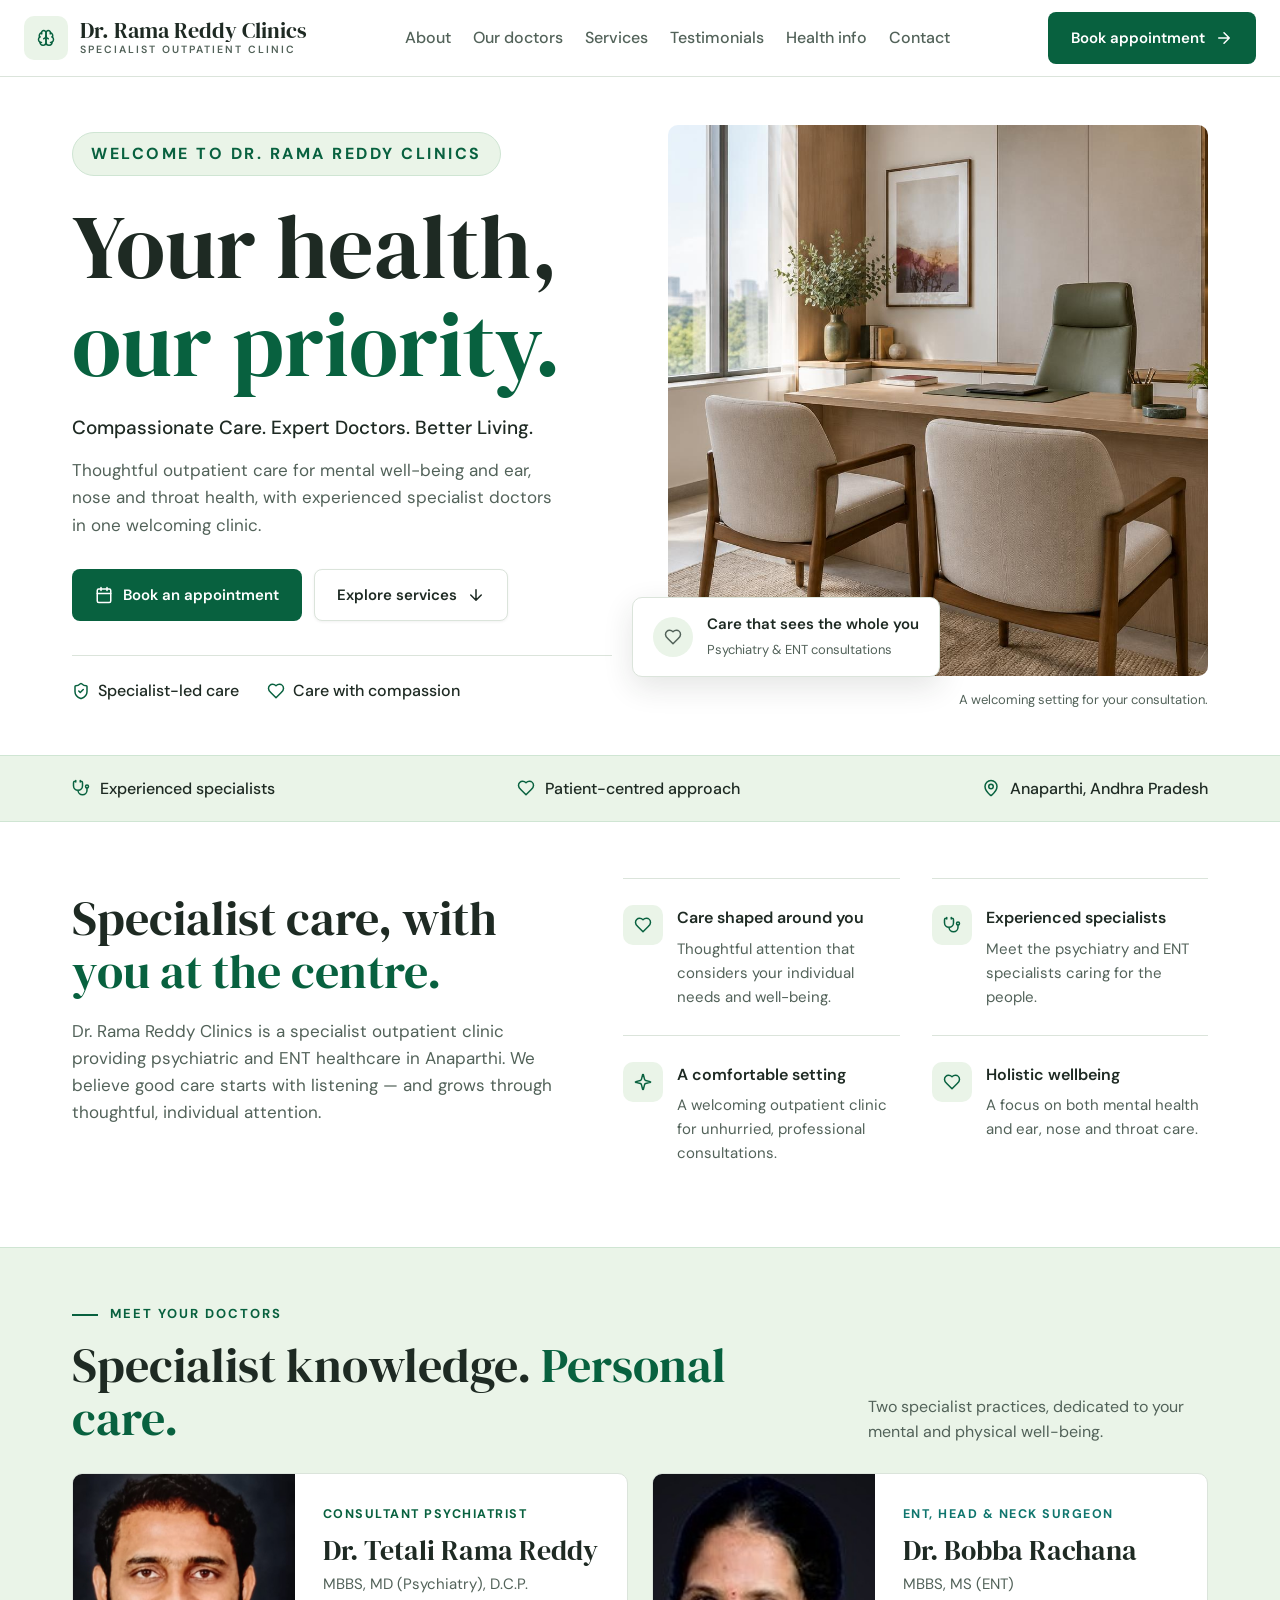
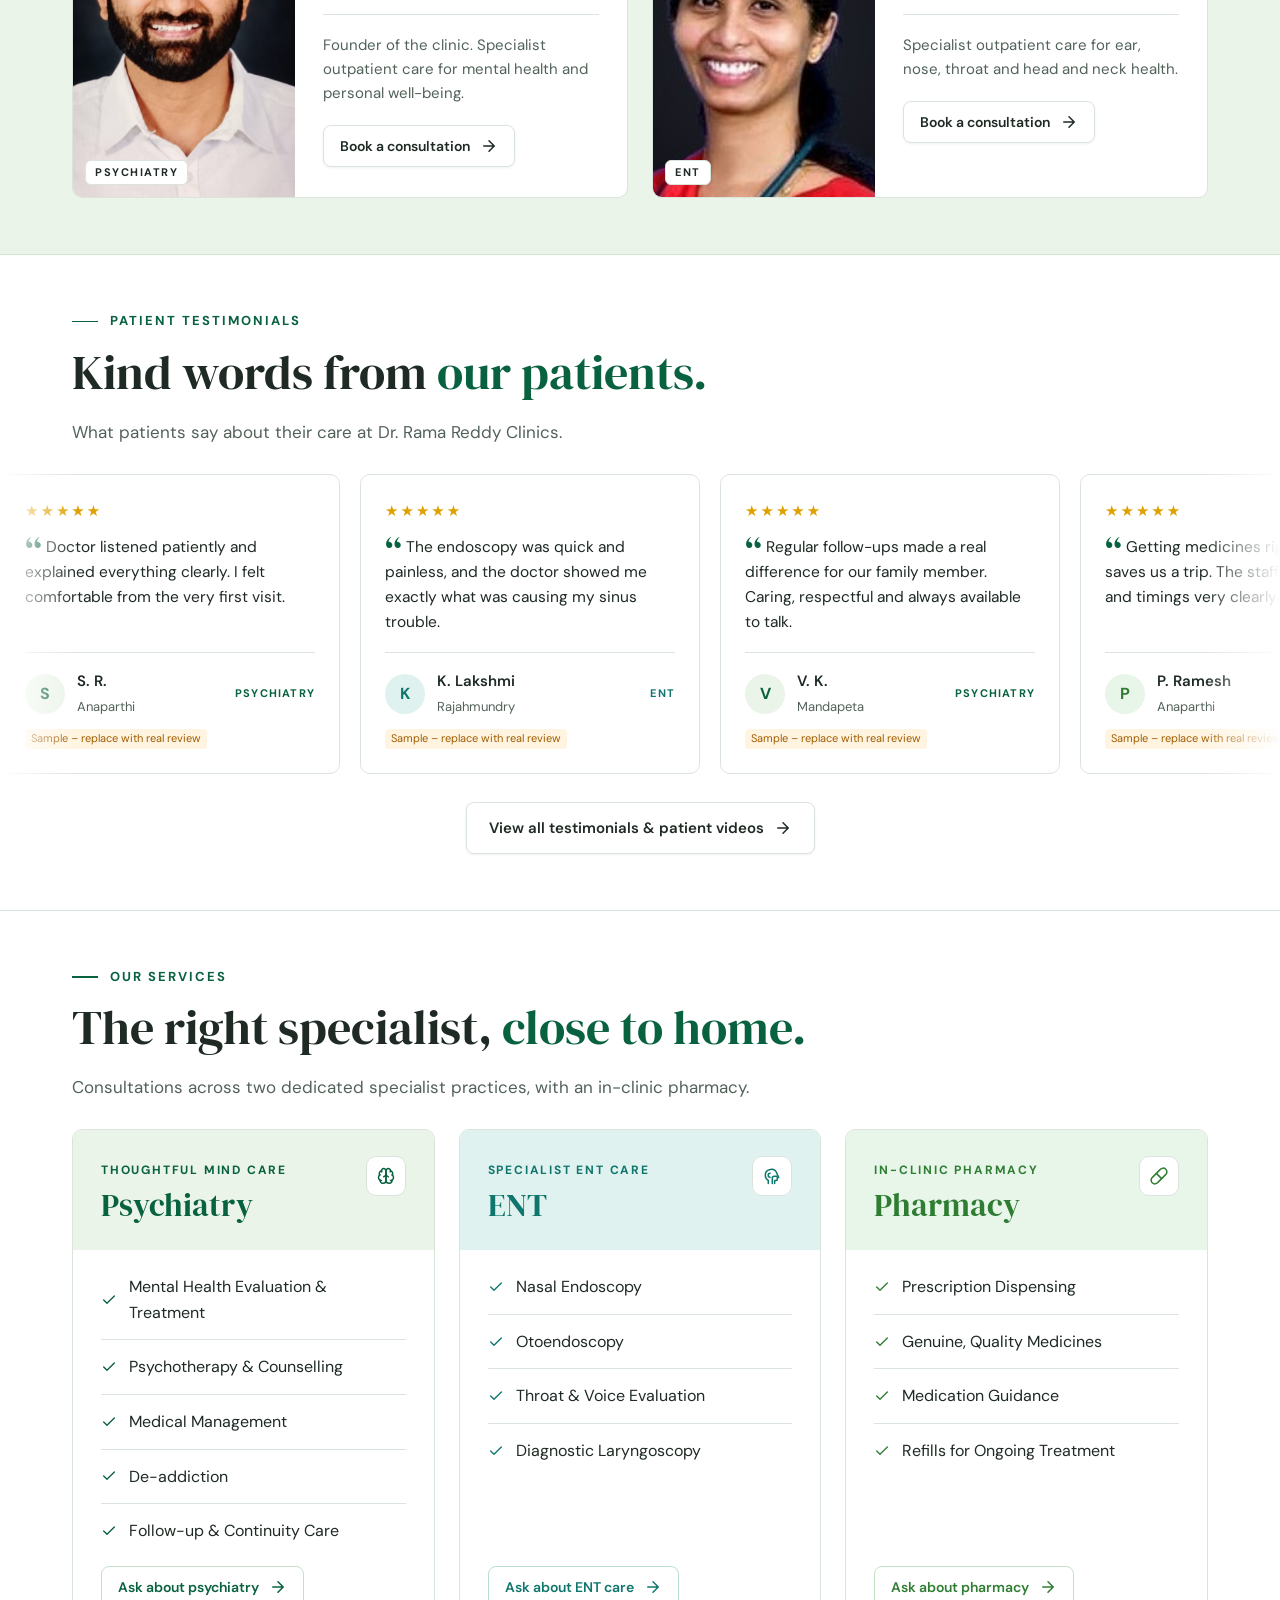
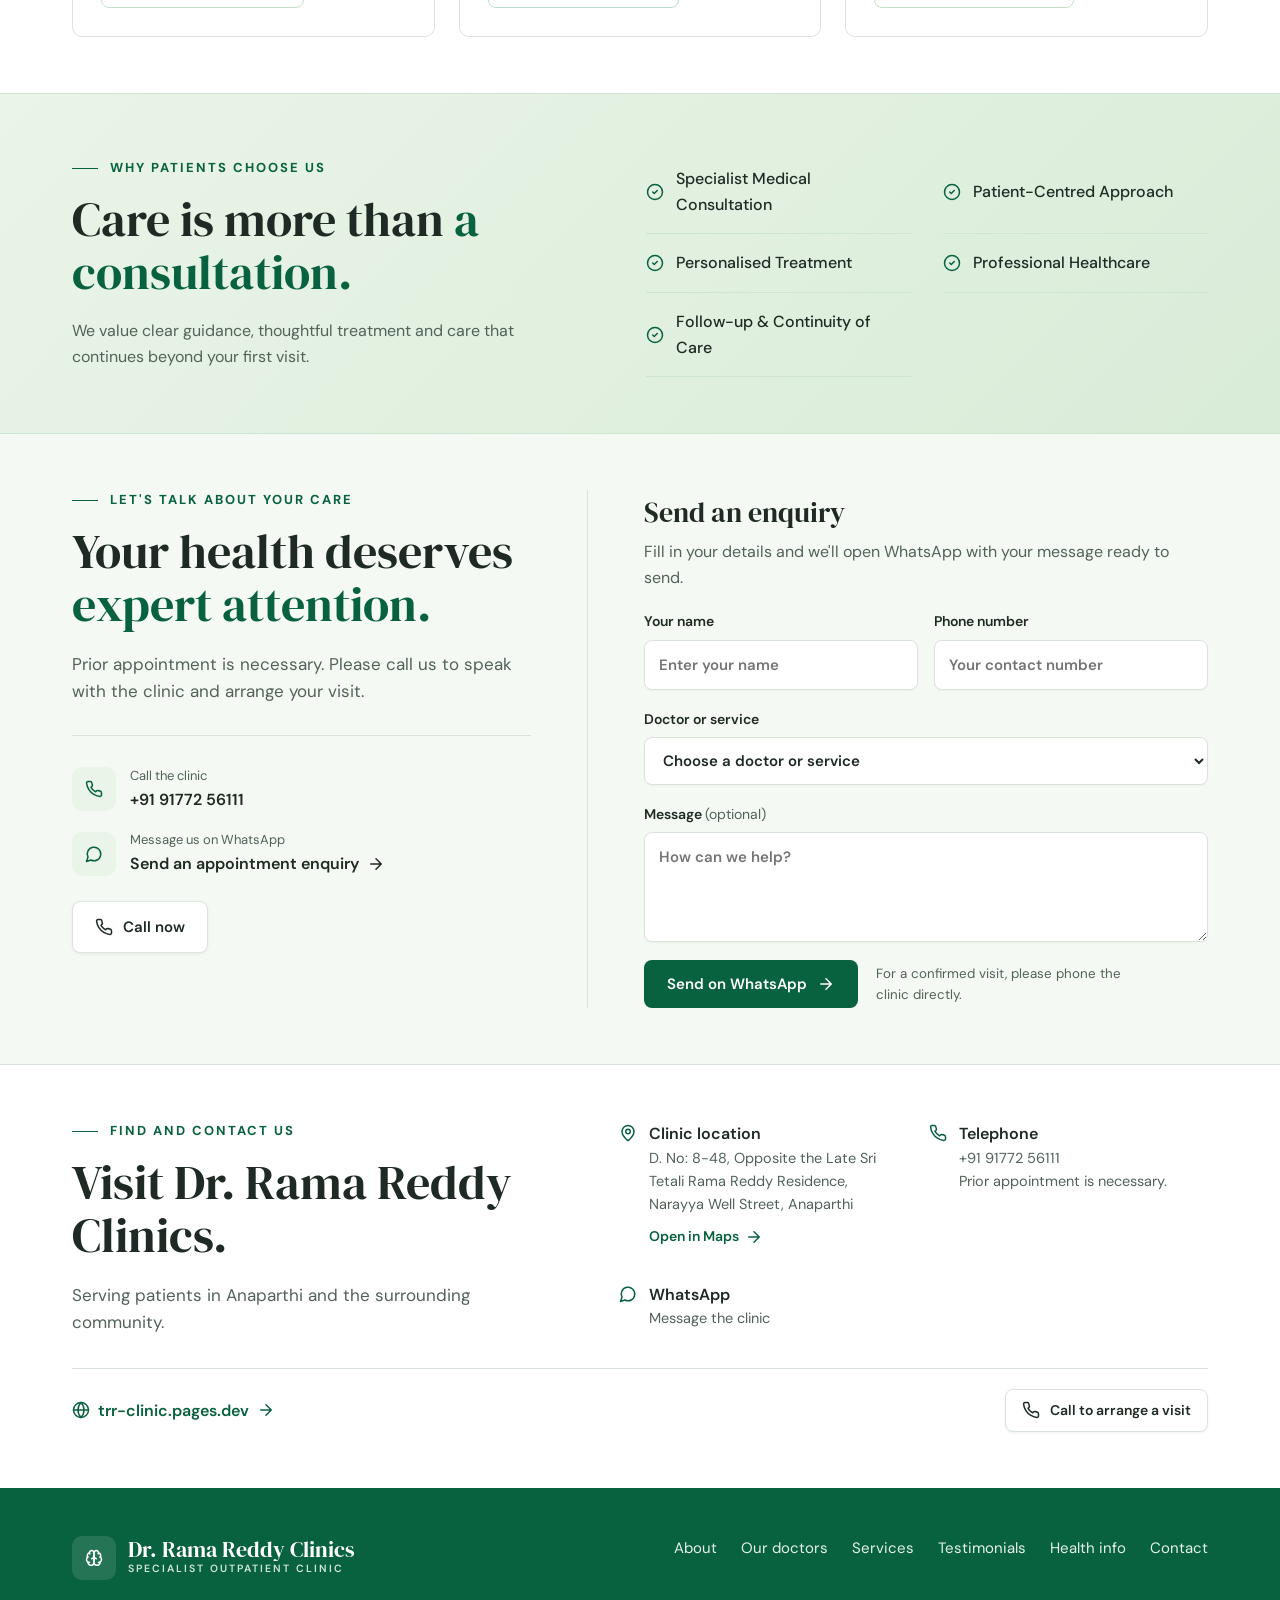
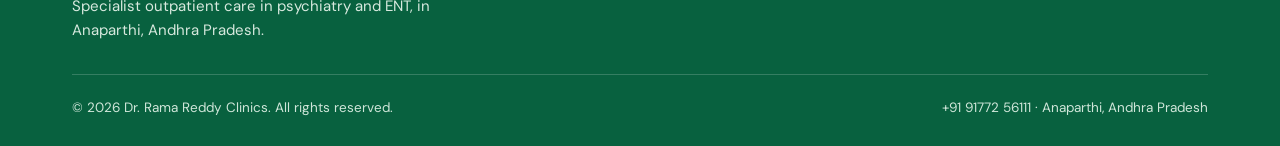
==== index.html @ f74e06f4 "Consistent doctor photos; exact clinic map location - ENT doctor photo re-cropped to match the psych" ====
<!doctype html>
<html lang="en">
<head>
<meta charset="utf-8">
<meta name="viewport" content="width=device-width, initial-scale=1">
<title>Dr. Rama Reddy Clinics | Specialist Outpatient Care in Anaparthi</title>
<meta name="description" content="Dr. Rama Reddy Clinics, Anaparthi – specialist outpatient psychiatry and ENT care by Dr. Tetali Rama Reddy and Dr. Bobba Rachana. Call 91772 56111.">
<link rel="preconnect" href="https://fonts.googleapis.com">
<link rel="preconnect" href="https://fonts.gstatic.com" crossorigin>
<link href="https://fonts.googleapis.com/css2?family=DM+Sans:wght@400;500;600;700&family=DM+Serif+Display:ital@0;1&display=swap" rel="stylesheet">
<link rel="stylesheet" href="styles.css">
</head>
<body>

<svg width="0" height="0" style="position:absolute" aria-hidden="true">
  <symbol id="i-brain" viewBox="0 0 24 24"><path d="M12 5a3 3 0 1 0-6 .1 4 4 0 0 0-2.5 5.8 4 4 0 0 0 .5 6.6A4 4 0 1 0 12 18Z"/><path d="M12 5a3 3 0 1 1 6 .1 4 4 0 0 1 2.5 5.8 4 4 0 0 1-.5 6.6A4 4 0 1 1 12 18Z"/><path d="M15 13a4.5 4.5 0 0 1-3-4 4.5 4.5 0 0 1-3 4M17.6 6.5a3 3 0 0 0 .4-1.4M6 5.1a3 3 0 0 0 .4 1.4M3.5 10.9a4 4 0 0 1 .6-.4M19.9 10.5a4 4 0 0 1 .6.4M6 18a4 4 0 0 1-2-.5M20 17.5a4 4 0 0 1-2 .5"/></symbol>
  <!-- ENT: head profile with ear, nose and throat/neck -->
  <symbol id="i-ent" viewBox="0 0 24 24"><path d="M7 22v-4.2C4.6 16.4 3 13.9 3 11a8 8 0 0 1 15.6-2.4l.4 1.4 1.8 3.2a.6.6 0 0 1-.5.9H19v2.4a1.6 1.6 0 0 1-1.6 1.6H15.5V22"/><path d="M9.5 8.3a2.6 2.6 0 0 0 0 5.2"/><path d="M18.6 12.4H15a2.6 2.6 0 0 0-2.6 2.6V22"/></symbol>
  <symbol id="i-pill" viewBox="0 0 24 24"><path d="m10.5 20.5 10-10a5 5 0 1 0-7-7l-10 10a5 5 0 1 0 7 7Z"/><path d="m8.5 8.5 7 7"/></symbol>
  <symbol id="i-pin" viewBox="0 0 24 24"><path d="M20 10c0 5-5.5 10.2-7.4 11.8a1 1 0 0 1-1.2 0C9.5 20.2 4 15 4 10a8 8 0 0 1 16 0"/><circle cx="12" cy="10" r="3"/></symbol>
  <symbol id="i-cal" viewBox="0 0 24 24"><rect x="3" y="4" width="18" height="18" rx="2"/><path d="M16 2v4M8 2v4M3 10h18"/></symbol>
  <symbol id="i-right" viewBox="0 0 24 24"><path d="M5 12h14M12 5l7 7-7 7"/></symbol>
  <symbol id="i-down" viewBox="0 0 24 24"><path d="M12 5v14M19 12l-7 7-7-7"/></symbol>
  <symbol id="i-shield" viewBox="0 0 24 24"><path d="M20 13c0 5-3.5 7.5-7.7 9a1 1 0 0 1-.6 0C7.5 20.5 4 18 4 13V6a1 1 0 0 1 1-1c2 0 4.5-1.2 6.2-2.7a1.2 1.2 0 0 1 1.6 0C14.5 3.8 17 5 19 5a1 1 0 0 1 1 1z"/><path d="m9 12 2 2 4-4"/></symbol>
  <symbol id="i-heart" viewBox="0 0 24 24"><path d="M19 14c1.5-1.5 3-3.2 3-5.5A5.5 5.5 0 0 0 16.5 3c-1.8 0-3 .5-4.5 2-1.5-1.5-2.7-2-4.5-2A5.5 5.5 0 0 0 2 8.5c0 2.3 1.5 4 3 5.5l7 7Z"/></symbol>
  <symbol id="i-steth" viewBox="0 0 24 24"><path d="M11 2v2M5 2v2M5 3H4a2 2 0 0 0-2 2v4a6 6 0 0 0 12 0V5a2 2 0 0 0-2-2h-1M8 15a6 6 0 0 0 12 0v-3"/><circle cx="20" cy="10" r="2"/></symbol>
  <symbol id="i-spark" viewBox="0 0 24 24"><path d="M9.9 15.5a2 2 0 0 0-1.4-1.4l-6.1-1.6a.5.5 0 0 1 0-1L8.5 9.9a2 2 0 0 0 1.4-1.4l1.6-6.1a.5.5 0 0 1 1 0l1.6 6.1a2 2 0 0 0 1.4 1.4l6.1 1.6a.5.5 0 0 1 0 1l-6.1 1.6a2 2 0 0 0-1.4 1.4l-1.6 6.1a.5.5 0 0 1-1 0z"/></symbol>
  <symbol id="i-check" viewBox="0 0 24 24"><path d="M20 6 9 17l-5-5"/></symbol>
  <symbol id="i-ccheck" viewBox="0 0 24 24"><circle cx="12" cy="12" r="10"/><path d="m9 12 2 2 4-4"/></symbol>
  <symbol id="i-phone" viewBox="0 0 24 24"><path d="M22 16.9v3a2 2 0 0 1-2.2 2 19.8 19.8 0 0 1-8.6-3.1 19.5 19.5 0 0 1-6-6A19.8 19.8 0 0 1 2.1 4.2 2 2 0 0 1 4.1 2h3a2 2 0 0 1 2 1.7c.1.9.4 1.8.7 2.7a2 2 0 0 1-.5 2.1L8 9.8a16 16 0 0 0 6 6l1.3-1.3a2 2 0 0 1 2.1-.5c.9.3 1.8.6 2.7.7a2 2 0 0 1 1.7 2z"/></symbol>
  <symbol id="i-chat" viewBox="0 0 24 24"><path d="M7.9 20A9 9 0 1 0 4 16.1L2 22Z"/></symbol>
  <symbol id="i-ear" viewBox="0 0 24 24"><path d="M6 8.5a6.5 6.5 0 1 1 13 0c0 6-6 6-6 10a3.5 3.5 0 1 1-7 0"/><path d="M15 8.5a2.5 2.5 0 0 0-5 0v1a2 2 0 1 1 0 4"/></symbol>
  <symbol id="i-globe" viewBox="0 0 24 24"><circle cx="12" cy="12" r="10"/><path d="M12 2a14.5 14.5 0 0 0 0 20 14.5 14.5 0 0 0 0-20M2 12h20"/></symbol>
  <symbol id="i-award" viewBox="0 0 24 24"><circle cx="12" cy="8" r="6"/><path d="M15.5 12.9 17 22l-5-3-5 3 1.5-9.1"/></symbol>
</svg>

<header>
  <div class="wrap">
    <a href="#" class="logo" aria-label="Dr. Rama Reddy Clinics home">
      <span class="ibox"><svg class="icon"><use href="#i-brain"/></svg></span>
      <span><b>Dr. Rama Reddy Clinics</b><small>SPECIALIST OUTPATIENT CLINIC</small></span>
    </a>
    <nav onclick="document.body.classList.remove('menu-open')">
      <a href="#about">About</a>
      <a href="#doctors">Our doctors</a>
      <a href="#services">Services</a>
      <a href="testimonials.html">Testimonials</a>
      <a href="awareness.html">Health info</a>
      <a href="#contact">Contact</a>
    </nav>
    <a href="book.html" class="btn btn-book" aria-label="Book appointment"><span>Book<span class="long"> appointment</span></span><svg class="icon"><use href="#i-right"/></svg></a>
    <button class="menu-btn" type="button" aria-label="Menu" aria-expanded="false" onclick="this.setAttribute('aria-expanded', document.body.classList.toggle('menu-open'))"><svg class="icon" viewBox="0 0 24 24"><path d="M4 6h16M4 12h16M4 18h16"/></svg></button>
  </div>
</header>

<section class="hero">
  <div class="wrap">
    <div>
       <div class="eyebrow">Welcome to Dr. Rama Reddy Clinics</div>
     
      <h1>Your health,<br><span class="g">our priority.</span></h1>
      <p class="tagline">Compassionate Care. Expert Doctors. Better Living.</p>
      <p class="lead">Thoughtful outpatient care for mental well-being and ear, nose and throat health, with experienced specialist doctors in one welcoming clinic.</p>
      <div class="actions">
        <a href="book.html" class="btn btn-book"><svg class="icon"><use href="#i-cal"/></svg>Book an appointment</a>
        <a href="#services" class="btn btn-light">Explore services<svg class="icon"><use href="#i-down"/></svg></a>
      </div>
      <div class="trust">
        <span><svg class="icon"><use href="#i-shield"/></svg>Specialist-led care</span>
        <span><svg class="icon"><use href="#i-heart"/></svg>Care with compassion</span>
      </div>
    </div>
    <div class="hero-media">
      <img src="images/clinic-room.jpg" alt="Calm consultation room with chairs and a desk">
      <div class="float">
        <span class="ibox"><svg class="icon"><use href="#i-heart"/></svg></span>
        <div><b>Care that sees the whole you</b><span>Psychiatry &amp; ENT consultations</span></div>
      </div>
      <p class="caption">A welcoming setting for your consultation.</p>
    </div>
  </div>
</section>

<div class="strip">
  <div class="wrap">
    <span><svg class="icon"><use href="#i-steth"/></svg>Experienced specialists</span>
    <span><svg class="icon"><use href="#i-heart"/></svg>Patient-centred approach</span>
    <span><svg class="icon"><use href="#i-pin"/></svg>Anaparthi, Andhra Pradesh</span>
  </div>
</div>

<section class="about" id="about">
  <div class="wrap">
    <div>
     
      <h2 class="h2">Specialist care, with <span class="g">you at the centre.</span></h2>
      <p class="lead">Dr. Rama Reddy Clinics is a specialist outpatient clinic providing psychiatric and ENT healthcare in Anaparthi. We believe good care starts with listening — and grows through thoughtful, individual attention.</p>
    </div>
    <div class="features">
      <div class="feature"><span class="ibox"><svg class="icon"><use href="#i-heart"/></svg></span><div><b>Care shaped around you</b><p>Thoughtful attention that considers your individual needs and well-being.</p></div></div>
      <div class="feature"><span class="ibox"><svg class="icon"><use href="#i-steth"/></svg></span><div><b>Experienced specialists</b><p>Meet the psychiatry and ENT specialists caring for the people.</p></div></div>
      <div class="feature"><span class="ibox"><svg class="icon"><use href="#i-spark"/></svg></span><div><b>A comfortable setting</b><p>A welcoming outpatient clinic for unhurried, professional consultations.</p></div></div>
      <div class="feature"><span class="ibox"><svg class="icon"><use href="#i-heart"/></svg></span><div><b>Holistic wellbeing</b><p>A focus on both mental health and ear, nose and throat care.</p></div></div>
    </div>
  </div>
</section>

<section class="doctors" id="doctors">
  <div class="wrap">
    <div class="eyebrow">Meet your doctors</div>
    <div class="split-head">
      <h2 class="h2">Specialist knowledge. <span class="g">Personal care.</span></h2>
      <p>Two specialist practices, dedicated to your mental and physical well-being.</p>
    </div>
    <div class="doc-grid">
      <div class="doc psy">
        <div class="doc-photo">
          <img src="images/dr-rama-reddy.jpg" alt="Dr. Tetali Rama Reddy">
          <span class="tag">Psychiatry</span>
        </div>
        <div class="doc-body">
          <div class="role">Consultant Psychiatrist</div>
          <h3>Dr. Tetali Rama Reddy</h3>
          <div class="deg">MBBS, MD (Psychiatry), D.C.P.</div>
          <p>Founder of the clinic. Specialist outpatient care for mental health and personal well-being.</p>
          <a href="book.html?doctor=psy" class="btn btn-light btn-sm">Book a consultation<svg class="icon"><use href="#i-right"/></svg></a>
        </div>
      </div>
      <div class="doc ent">
        <div class="doc-photo">
          <img src="images/dr-rachana.jpg" alt="Dr. Bobba Rachana">
          <span class="tag">ENT</span>
        </div>
        <div class="doc-body">
          <div class="role">ENT, Head &amp; Neck Surgeon</div>
          <h3>Dr. Bobba Rachana</h3>
          <div class="deg">MBBS, MS (ENT)</div>
          <p>Specialist outpatient care for ear, nose, throat and head and neck health.</p>
          <a href="book.html?doctor=ent" class="btn btn-light btn-sm">Book a consultation<svg class="icon"><use href="#i-right"/></svg></a>
        </div>
      </div>
    </div>
  </div>
</section>

<section class="testimonials" id="testimonials">
  <div class="wrap">
    <div class="eyebrow">Patient testimonials</div>
    <h2 class="h2">Kind words from <span class="g">our patients.</span></h2>
    <p class="lead">What patients say about their care at Dr. Rama Reddy Clinics.</p>
  </div>
  <div class="t-viewport" aria-label="Patient testimonials">
    <div class="t-track"></div>
  </div>
  <div class="wrap t-more">
    <a href="testimonials.html" class="btn btn-light">View all testimonials &amp; patient videos<svg class="icon"><use href="#i-right"/></svg></a>
  </div>
</section>

<section id="services">
  <div class="wrap">
    <div class="eyebrow">Our services</div>
    <h2 class="h2">The right specialist, <span class="g">close to home.</span></h2>
    <p class="lead">Consultations across two dedicated specialist practices, with an in-clinic pharmacy.</p>
    <div class="svc-grid">
      <div class="svc psy">
        <div class="svc-head">
          <div><small>Thoughtful mind care</small><h3>Psychiatry</h3></div>
          <span class="ibox"><svg class="icon"><use href="#i-brain"/></svg></span>
        </div>
        <ul>
          <li><svg class="icon"><use href="#i-check"/></svg>Mental Health Evaluation &amp; Treatment</li>
          <li><svg class="icon"><use href="#i-check"/></svg>Psychotherapy &amp; Counselling</li>
          <li><svg class="icon"><use href="#i-check"/></svg>Medical Management</li>
          <li><svg class="icon"><use href="#i-check"/></svg>De-addiction</li>
          <li><svg class="icon"><use href="#i-check"/></svg>Follow-up &amp; Continuity Care</li>
        </ul>
        <a href="#contact" class="btn btn-psy btn-sm" data-doctor="Dr. Tetali Rama Reddy (Psychiatry)">Ask about psychiatry<svg class="icon"><use href="#i-right"/></svg></a>
      </div>
      <div class="svc ent">
        <div class="svc-head">
          <div><small>Specialist ENT care</small><h3>ENT</h3></div>
          <span class="ibox"><svg class="icon"><use href="#i-ent"/></svg></span>
        </div>
        <ul>
          <li><svg class="icon"><use href="#i-check"/></svg>Nasal Endoscopy</li>
          <li><svg class="icon"><use href="#i-check"/></svg>Otoendoscopy</li>
          <li><svg class="icon"><use href="#i-check"/></svg>Throat &amp; Voice Evaluation</li>
          <li><svg class="icon"><use href="#i-check"/></svg>Diagnostic Laryngoscopy</li>
        </ul>
        <a href="#contact" class="btn btn-ent btn-sm" data-doctor="Dr. Bobba Rachana (ENT)">Ask about ENT care<svg class="icon"><use href="#i-right"/></svg></a>
      </div>
      <div class="svc rx">
        <div class="svc-head">
          <div><small>In-clinic pharmacy</small><h3>Pharmacy</h3></div>
          <span class="ibox"><svg class="icon"><use href="#i-pill"/></svg></span>
        </div>
        <ul>
          <li><svg class="icon"><use href="#i-check"/></svg>Prescription Dispensing</li>
          <li><svg class="icon"><use href="#i-check"/></svg>Genuine, Quality Medicines</li>
          <li><svg class="icon"><use href="#i-check"/></svg>Medication Guidance</li>
          <li><svg class="icon"><use href="#i-check"/></svg>Refills for Ongoing Treatment</li>
        </ul>
        <a href="#contact" class="btn btn-rx btn-sm" data-doctor="Pharmacy enquiry">Ask about pharmacy<svg class="icon"><use href="#i-right"/></svg></a>
      </div>
    </div>
  </div>
</section>

<section class="why">
  <div class="wrap">
    <div>
      <div class="eyebrow">Why patients choose us</div>
      <h2 class="h2">Care is more than <span class="g">a consultation.</span></h2>
      <p>We value clear guidance, thoughtful treatment and care that continues beyond your first visit.</p>
    </div>
    <div class="why-list">
      <span><svg class="icon"><use href="#i-ccheck"/></svg>Specialist Medical Consultation</span>
      <span><svg class="icon"><use href="#i-ccheck"/></svg>Patient-Centred Approach</span>
      <span><svg class="icon"><use href="#i-ccheck"/></svg>Personalised Treatment</span>
      <span><svg class="icon"><use href="#i-ccheck"/></svg>Professional Healthcare</span>
      <span><svg class="icon"><use href="#i-ccheck"/></svg>Follow-up &amp; Continuity of Care</span>
    </div>
  </div>
</section>

<section class="enquiry" id="contact">
  <div class="wrap">
    <div class="left">
      <div class="eyebrow">Let's talk about your care</div>
      <h2 class="h2">Your health deserves <span class="g">expert attention.</span></h2>
      <p class="lead">Prior appointment is necessary. Please call us to speak with the clinic and arrange your visit.</p>
      <div class="contact-items">
        <a class="ci" href="tel:+919177256111">
          <span class="ibox"><svg class="icon"><use href="#i-phone"/></svg></span>
          <span><small>Call the clinic</small><b>+91 91772 56111</b></span>
        </a>
        <a class="ci" href="https://wa.me/919177256111?text=Hello%2C%20I%20would%20like%20to%20book%20an%20appointment%20at%20Dr.%20Rama%20Reddy%20Clinics." target="_blank" rel="noopener">
          <span class="ibox"><svg class="icon"><use href="#i-chat"/></svg></span>
          <span><small>Message us on WhatsApp</small><b>Send an appointment enquiry<svg class="icon"><use href="#i-right"/></svg></b></span>
        </a>
      </div>
      <a href="tel:+919177256111" class="btn btn-light"><svg class="icon"><use href="#i-phone"/></svg>Call now</a>
    </div>
    <div class="right">
      <form id="enquiry">
        <h3>Send an enquiry</h3>
        <p>Fill in your details and we'll open WhatsApp with your message ready to send.</p>
        <div class="row">
          <label>Your name<input name="name" required autocomplete="name" placeholder="Enter your name"></label>
          <label>Phone number<input name="phone" type="tel" required autocomplete="tel" placeholder="Your contact number"></label>
        </div>
        <label>Doctor or service
          <select name="doctor" required>
            <option value="">Choose a doctor or service</option>
            <option>Dr. Tetali Rama Reddy (Psychiatry)</option>
            <option>Dr. Bobba Rachana (ENT)</option>
            <option>Pharmacy enquiry</option>
          </select>
        </label>
        <label>Message <span>(optional)</span><textarea name="message" placeholder="How can we help?"></textarea></label>
        <div class="submit-row">
          <button class="btn btn-book" type="submit">Send on WhatsApp<svg class="icon"><use href="#i-right"/></svg></button>
          <small>For a confirmed visit, please phone the clinic directly.</small>
        </div>
      </form>
    </div>
  </div>
</section>

<section class="visit">
  <div class="wrap">
    <div class="visit-top">
      <div>
        <div class="eyebrow">Find and contact us</div>
        <h2 class="h2">Visit Dr. Rama Reddy Clinics.</h2>
        <p class="lead">Serving patients in Anaparthi and the surrounding community.</p>
      </div>
      <div class="visit-grid">
        <div class="vi"><svg class="icon"><use href="#i-pin"/></svg><div><b>Clinic location</b><p>D. No: 8-48, Opposite the Late Sri Tetali Rama Reddy Residence, Narayya Well Street, Anaparthi</p><a class="more" href="https://www.google.com/maps/search/?api=1&amp;query=16.929583,81.957667" target="_blank" rel="noopener">Open in Maps<svg class="icon"><use href="#i-right"/></svg></a></div></div>
        <div class="vi"><svg class="icon"><use href="#i-phone"/></svg><div><b>Telephone</b><p><a href="tel:+919177256111">+91 91772 56111</a><br>Prior appointment is necessary.</p></div></div>
        <div class="vi"><svg class="icon"><use href="#i-chat"/></svg><div><b>WhatsApp</b><p><a href="https://wa.me/919177256111" target="_blank" rel="noopener">Message the clinic</a></p></div></div>
      </div>
    </div>
    <div class="visit-bottom">
      <a href="https://trr-clinic.pages.dev"><svg class="icon"><use href="#i-globe"/></svg>trr-clinic.pages.dev<svg class="icon"><use href="#i-right"/></svg></a>
      <a href="tel:+919177256111" class="btn btn-light btn-sm"><svg class="icon"><use href="#i-phone"/></svg>Call to arrange a visit</a>
    </div>
  </div>
</section>

<footer>
  <div class="wrap">
    <div class="f-top">
      <div>
        <a href="#" class="logo">
          <span class="ibox"><svg class="icon"><use href="#i-brain"/></svg></span>
          <span><b>Dr. Rama Reddy Clinics</b><small>SPECIALIST OUTPATIENT CLINIC</small></span>
        </a>
        <p>Specialist outpatient care in psychiatry and ENT, in Anaparthi, Andhra Pradesh.</p>
      </div>
      <div class="f-nav">
        <a href="#about">About</a>
        <a href="#doctors">Our doctors</a>
        <a href="#services">Services</a>
        <a href="testimonials.html">Testimonials</a>
        <a href="awareness.html">Health info</a>
        <a href="#contact">Contact</a>
      </div>
    </div>
    <div class="f-bottom">
      <span>© <span id="yr">2026</span> Dr. Rama Reddy Clinics. All rights reserved.</span>
      <span>+91 91772 56111 · Anaparthi, Andhra Pradesh</span>
    </div>
  </div>
</footer>

<script src="testimonials.js"></script>
<script>
  document.getElementById('yr').textContent = new Date().getFullYear();

  const form = document.getElementById('enquiry');
  // "Request a consultation" / "Ask about…" buttons preselect the doctor
  document.querySelectorAll('[data-doctor]').forEach(a =>
    a.addEventListener('click', () => { form.doctor.value = a.dataset.doctor; }));

  form.addEventListener('submit', e => {
    e.preventDefault();
    const f = form.elements;
    const text = `Hello Dr. Rama Reddy Clinics,\nName: ${f.name.value.trim()}\nPhone: ${f.phone.value.trim()}\nRegarding: ${f.doctor.value}` +
      (f.message.value.trim() ? `\nMessage: ${f.message.value.trim()}` : '');
    window.open('https://wa.me/919177256111?text=' + encodeURIComponent(text), '_blank', 'noopener');
  });
</script>
</body>
</html>
---- styles.css ----
/* Shared styles for Dr. Rama Reddy Clinics pages */
:root {
  --primary: #08613f;
  --primary-dark: #064d32;
  --book: #08613f;          /* green: booking buttons */
  --book-dark: #064d32;
  /* department accents */
  --psy: #08613f;           /* Psychiatry – clinic green */
  --psy-soft: #eaf4e8;
  --ink: #1e2a23;
  --muted: #526259;
  --line: #dbe4db;
  --soft: #eaf4e8;
  --cream: #f4f9f3;
  --ent: #0f766e;           /* ENT – teal green */
  --ent-soft: #e0f2ef;
  --rx: #2e7d32;            /* Pharmacy – green */
  --rx-soft: #e8f5e9;
  --blue: #08613f;        /* brand green */
  --blue-soft: #eaf4e8;
  --blue-line: #cfe5d3;
  --serif: "DM Serif Display", Georgia, serif;
}
* { box-sizing: border-box; margin: 0; padding: 0; }
html { scroll-behavior: smooth; scroll-padding-top: 80px; }
body { font-family: "DM Sans", system-ui, sans-serif; color: var(--ink); background: #fff; line-height: 1.6; }
img { max-width: 100%; display: block; }
[hidden] { display: none !important; }
a { color: inherit; text-decoration: none; }
h1, h2 { font-family: var(--serif); font-weight: 400; line-height: 1.1; }
h1 .g, h2 .g { color: var(--primary); }
.wrap { max-width: 1184px; margin: 0 auto; padding: 0 24px; }
.icon { width: 18px; height: 18px; fill: none; stroke: currentColor; stroke-width: 2; stroke-linecap: round; stroke-linejoin: round; flex-shrink: 0; }
.eyebrow { display: flex; align-items: center; gap: 12px; font-size: 13px; font-weight: 700; letter-spacing: 2px; text-transform: uppercase; color: var(--primary); }
.eyebrow::before { content: ""; width: 26px; height: 1.5px; background: currentColor; }
section { padding: 56px 0; }
.h2 { font-size: clamp(34px, 4.4vw, 48px); margin: 14px 0 20px; }
.lead { color: var(--muted); font-size: 17px; }
.ibox { width: 40px; height: 40px; border-radius: 10px; background: var(--soft); color: var(--primary); display: grid; place-items: center; flex-shrink: 0; }

.btn { display: inline-flex; align-items: center; gap: 10px; padding: 13px 22px; border-radius: 8px; font-weight: 600; font-size: 15px; white-space: nowrap; border: 1px solid transparent; cursor: pointer; font-family: inherit; transition: background .15s, box-shadow .15s; }
.btn-primary { background: var(--primary); color: #fff; }
.btn-primary:hover { background: var(--primary-dark); }
.btn-book { background: var(--book); color: #fff; }
.btn-book:hover { background: var(--book-dark); }
.btn-light { background: #fff; color: var(--ink); border-color: var(--line); box-shadow: 0 1px 3px rgba(0,0,0,.06); }
.btn-light:hover { box-shadow: 0 4px 12px rgba(0,0,0,.08); }
.btn-sm { padding: 9px 16px; font-size: 14px; }

/* Header */
header { position: sticky; top: 0; z-index: 20; background: rgba(255,255,255,.95); backdrop-filter: blur(8px); border-bottom: 1px solid var(--line); }
/* header spans the full width: logo far left, Book button far right */
header .wrap { display: flex; align-items: center; gap: 16px; height: 76px; max-width: none; padding: 0 40px; }
nav a.active { color: var(--primary); font-weight: 600; }
nav a { white-space: nowrap; }
.logo { display: flex; align-items: center; gap: 12px; }
.logo .ibox { width: 44px; height: 44px; }
.logo b { display: block; font-family: var(--serif); font-weight: 400; font-size: 22px; line-height: 1.1; white-space: nowrap; }
.logo small { display: block; font-size: 10.5px; font-weight: 600; letter-spacing: 2px; color: var(--muted); white-space: nowrap; }
nav { display: flex; gap: 32px; margin: 0 auto; color: var(--muted); font-weight: 500; }
nav a:hover { color: var(--primary); }
@media (max-width: 1320px) { nav { gap: 22px; } header .wrap { padding: 0 24px; } }
/* Phone / tablet menu: ☰ button opens the links as a dropdown under the header */
.menu-btn { display: none; width: 44px; height: 44px; flex-shrink: 0; align-items: center; justify-content: center; border: 1px solid var(--line); border-radius: 8px; background: #fff; color: var(--ink); cursor: pointer; }
.menu-btn .icon { width: 22px; height: 22px; }
/* the logo may shrink (never the buttons), so the header can't overflow */
.logo, .logo > span:last-child { min-width: 0; }
.logo b, .logo small { overflow: hidden; text-overflow: ellipsis; }
@media (max-width: 640px) { header .btn .long { display: none; } }
@media (max-width: 1180px) {
  nav { display: none; }
  header .wrap > .btn { margin-left: auto; }
  .menu-btn { display: inline-flex; }
  body.menu-open .menu-btn { background: var(--soft); color: var(--primary); }
  body.menu-open nav { display: flex; flex-direction: column; gap: 0; margin: 0; position: absolute; top: 100%; left: 0; right: 0; padding: 4px 24px 12px; background: #fff; border-bottom: 1px solid var(--line); box-shadow: 0 14px 28px rgba(0,0,0,.08); }
  body.menu-open nav a { padding: 14px 0; border-bottom: 1px solid var(--line); color: var(--ink); font-size: 16px; }
  body.menu-open nav a:last-child { border-bottom: 0; }
  body.menu-open nav a.active { color: var(--primary); }
}
@media (max-width: 560px) {
  .wrap, header .wrap { padding: 0 16px; }
  .logo .ibox { width: 38px; height: 38px; }
  .logo b { font-size: 18px; }
  .logo small { font-size: 9px; letter-spacing: 1.2px; }
  header .btn .long { display: none; }
  header .btn { padding: 10px 14px; gap: 6px; }
  section { padding: 40px 0; }
  section.hero { padding: 28px 0 36px; }
}

@media (max-width: 440px) {
  header .wrap { gap: 8px; }
  header .btn-book .icon { display: none; }
  header .logo .ibox { display: none; }
  .menu-btn { width: 38px; height: 38px; }
  header .wrap > .btn { padding: 9px 12px; font-size: 14px; }
  .logo { gap: 9px; }
  .logo .ibox { width: 34px; height: 34px; }
  .logo b { font-size: 16px; }
  .logo small { font-size: 8px; letter-spacing: .6px; }
}

/* Hero */
.hero { padding: 48px 0 44px; }
.hero .wrap { display: grid; grid-template-columns: 1fr 1fr; gap: 56px; align-items: center; }
.pill { display: inline-flex; align-items: center; gap: 8px; padding: 6px 14px; border: 1px solid var(--line); border-radius: 40px; font-size: 13px; font-weight: 600; color: var(--muted); }
.pill .icon { width: 15px; height: 15px; color: var(--primary); }
.hero h1 { font-size: clamp(48px, 7vw, 90px); margin: 22px 0 18px; }
/* highlighted welcome label above the hero heading */
.hero .eyebrow { display: inline-flex; font-size: 16px; letter-spacing: 2.5px; padding: 8px 18px; border-radius: 40px; background: var(--soft); border: 1px solid var(--blue-line); }
.hero .eyebrow::before { display: none; }
@media (max-width: 560px) { .hero .eyebrow { font-size: 12.5px; letter-spacing: 1.5px; padding: 7px 14px; } }
.tagline { font-size: 19px; font-weight: 500; margin-bottom: 14px; }
.hero .lead { max-width: 480px; margin-bottom: 30px; }
.actions { display: flex; gap: 12px; flex-wrap: wrap; }
.trust { display: flex; gap: 28px; flex-wrap: wrap; margin-top: 34px; padding-top: 22px; border-top: 1px solid var(--line); font-weight: 500; }
.trust span { display: flex; align-items: center; gap: 8px; }
.trust .icon { color: var(--primary); }
.hero-media { position: relative; }
.hero-media img { width: 100%; aspect-ratio: 1 / 1.02; object-fit: cover; border-radius: 10px; }
.float { position: absolute; left: -36px; bottom: 34px; display: flex; align-items: center; gap: 14px; background: #fff; padding: 14px 20px; border-radius: 10px; border: 1px solid var(--line); box-shadow: 0 10px 30px rgba(30,42,35,.12); }
.float .ibox { border-radius: 50%; }
.float b { display: block; font-size: 15px; font-weight: 600; }
.float span { font-size: 13px; color: var(--muted); }
.caption { text-align: right; font-size: 13px; color: var(--muted); margin-top: 14px; }
@media (max-width: 860px) {
  .hero .wrap { grid-template-columns: minmax(0, 1fr); }
  .float { left: 12px; bottom: 12px; }
}

/* Strip */
.strip { background: var(--blue-soft); border-top: 1px solid var(--blue-line); border-bottom: 1px solid var(--blue-line); }
.strip .wrap { display: flex; justify-content: space-between; flex-wrap: wrap; gap: 14px 28px; padding-top: 20px; padding-bottom: 20px; font-weight: 500; }
.strip span { display: flex; align-items: center; gap: 10px; }
.strip .icon { color: var(--blue); }
.features .ibox, .ci .ibox { background: var(--blue-soft); color: var(--blue); }

/* About */
.about .wrap { display: grid; grid-template-columns: 1fr 1.2fr; gap: 64px; align-items: start; }
.features { display: grid; grid-template-columns: 1fr 1fr; gap: 0 32px; }
.feature { display: flex; gap: 14px; padding: 26px 0; border-top: 1px solid var(--line); }
.feature b { display: block; font-weight: 600; margin-bottom: 6px; }
.feature p { color: var(--muted); font-size: 15px; }
@media (max-width: 860px) { .about .wrap { grid-template-columns: minmax(0, 1fr); gap: 24px; } }
@media (max-width: 560px) { .features { grid-template-columns: 1fr; } }

/* Doctors */
.doctors { background: var(--blue-soft); border-top: 1px solid var(--blue-line); border-bottom: 1px solid var(--blue-line); }
.split-head { display: flex; justify-content: space-between; align-items: flex-end; gap: 24px; flex-wrap: wrap; margin-bottom: 28px; }
.split-head .h2 { max-width: 680px; margin-bottom: 0; }
.split-head p { max-width: 340px; color: var(--muted); }
.doc-grid { display: grid; grid-template-columns: repeat(auto-fit, minmax(min(460px, 100%), 1fr)); gap: 24px; }
.doc { display: grid; grid-template-columns: 40% 1fr; background: #fff; border: 1px solid var(--line); border-radius: 10px; overflow: hidden; }
.doc-photo { position: relative; background: var(--soft); }
.doc.ent .doc-photo { background: var(--ent-soft); }
/* photo fills its box; the box (not the photo's own shape) sets the size, so both doctor cards match */
.doc-photo { min-height: 280px; }
.doc-photo img { position: absolute; inset: 0; width: 100%; height: 100%; object-fit: cover; object-position: center top; }
.tag { position: absolute; left: 12px; bottom: 12px; background: #fff; border: 1px solid var(--line); border-radius: 6px; padding: 3px 9px; font-size: 11px; font-weight: 700; letter-spacing: 1.5px; text-transform: uppercase; }
.doc-body { padding: 30px 28px; }
.role { font-size: 12.5px; font-weight: 700; letter-spacing: 1.5px; text-transform: uppercase; color: var(--primary); }
.doc.ent .role { color: var(--ent); }
.doc h3 { font-family: var(--serif); font-weight: 400; font-size: 28px; line-height: 1.15; margin: 10px 0 6px; }
.deg { color: var(--muted); font-size: 15px; padding-bottom: 18px; border-bottom: 1px solid var(--line); margin-bottom: 18px; }
.doc p { color: var(--muted); font-size: 15px; margin-bottom: 20px; }
/* phones: portrait photo box (like the photos themselves) so faces aren't zoomed or cut */
@media (max-width: 560px) { .doc { grid-template-columns: 1fr; } .doc-photo { min-height: 0; aspect-ratio: 4 / 5; } }

/* Testimonials – auto-scrolling row; pauses on hover/touch */
.testimonials { border-bottom: 1px solid var(--line); overflow: hidden; }
.t-viewport { margin-top: 28px; overflow: hidden; mask-image: linear-gradient(90deg, transparent, #000 6%, #000 94%, transparent); }
.t-track { display: flex; gap: 20px; width: max-content; animation: t-scroll 45s linear infinite; }
.t-viewport:hover .t-track, .t-viewport:focus-within .t-track, .t-viewport:active .t-track { animation-play-state: paused; }
@keyframes t-scroll { to { transform: translateX(calc(-50% - 10px)); } }
.t-card { width: 340px; flex-shrink: 0; display: flex; flex-direction: column; background: #fff; border: 1px solid var(--line); border-radius: 10px; padding: 24px; }
.t-stars { color: #e0a100; letter-spacing: 2px; font-size: 15px; }
.t-card blockquote { flex: 1; margin: 12px 0 18px; color: var(--ink); font-size: 15.5px; }
.t-card blockquote::before { content: "“"; font-family: var(--serif); font-size: 40px; line-height: 0; vertical-align: -14px; color: var(--primary); margin-right: 4px; }
.t-who { display: flex; align-items: center; gap: 12px; padding-top: 16px; border-top: 1px solid var(--line); }
.t-avatar { width: 40px; height: 40px; border-radius: 50%; display: grid; place-items: center; font-weight: 700; background: var(--psy-soft); color: var(--primary); }
.t-who b { display: block; font-weight: 600; font-size: 15px; }
.t-who small { color: var(--muted); font-size: 13px; }
.t-dept { margin-left: auto; font-size: 11px; font-weight: 700; letter-spacing: 1.2px; text-transform: uppercase; color: var(--psy); }
.t-card.ent .t-dept { color: var(--ent); }
.t-card.ent .t-avatar { background: var(--ent-soft); color: var(--ent); }
.t-card.rx .t-dept { color: var(--rx); }
.t-card.rx .t-avatar { background: var(--rx-soft); color: var(--rx); }
.t-sample { align-self: flex-start; margin-top: 10px; font-size: 11px; color: #a15c00; background: #fff4e0; border-radius: 4px; padding: 1px 6px; }
@media (max-width: 560px) { .t-card { width: 280px; } }
/* Respect reduced-motion: no auto-scroll, swipe/scroll by hand instead */
@media (prefers-reduced-motion: reduce) {
  .t-viewport { overflow-x: auto; scroll-snap-type: x mandatory; mask-image: none; }
  .t-track { animation: none; }
  .t-card { scroll-snap-align: start; }
}

.t-more { margin-top: 28px; text-align: center; }

/* Testimonials page */
.page-hero { background: var(--blue-soft); border-bottom: 1px solid var(--blue-line); }
.page-hero .h2 { font-size: clamp(38px, 5vw, 60px); }
.page-hero .lead { max-width: 620px; }
.back { display: inline-flex; align-items: center; gap: 6px; font-weight: 600; color: var(--primary); margin-bottom: 18px; }
.back .icon { transform: rotate(180deg); }
.v-grid { display: grid; grid-template-columns: repeat(auto-fill, minmax(220px, 1fr)); gap: 20px; margin-top: 28px; }
.v-card { border: 1px solid var(--line); border-radius: 12px; overflow: hidden; background: #fff; }
.v-frame { position: relative; aspect-ratio: 9 / 16; background: #0f1a14; }
.v-frame img, .v-frame iframe { position: absolute; inset: 0; width: 100%; height: 100%; object-fit: cover; border: 0; }
.v-play { position: absolute; inset: 0; display: grid; place-items: center; background: linear-gradient(transparent 55%, rgba(0,0,0,.55)); border: 0; cursor: pointer; color: #fff; }
.v-play span { width: 62px; height: 62px; border-radius: 50%; background: rgba(255,255,255,.92); display: grid; place-items: center; color: var(--primary); box-shadow: 0 6px 20px rgba(0,0,0,.3); }
.v-play .icon { width: 26px; height: 26px; fill: currentColor; margin-left: 3px; }
.v-empty { position: absolute; inset: 0; display: grid; place-content: center; gap: 10px; text-align: center; padding: 20px; color: #cfe6d9; font-size: 14px; }
.v-empty .icon { width: 40px; height: 40px; margin: 0 auto; }
.v-body { padding: 14px 16px 16px; }
.v-body b { display: block; font-weight: 600; font-size: 15px; }
.v-body small { color: var(--muted); font-size: 13px; }
.v-body .t-dept { margin: 0; }
.v-meta { display: flex; justify-content: space-between; align-items: center; gap: 8px; margin-top: 6px; }
.v-card.ent .t-dept { color: var(--ent); }
.v-card.rx .t-dept { color: var(--rx); }
@media (max-width: 560px) {
  .v-grid { grid-template-columns: 1fr 1fr; gap: 12px; }
  .v-body { padding: 10px 12px 12px; }
  .v-body b { font-size: 14px; }
  .v-meta { flex-wrap: wrap; gap: 2px 8px; }
  .v-play span { width: 48px; height: 48px; }
}
.t-grid { display: grid; grid-template-columns: repeat(auto-fill, minmax(min(320px, 100%), 1fr)); gap: 20px; margin-top: 28px; }
.t-grid .t-card { width: auto; }
.cta-band { text-align: center; }
/* Booking page */
.book-grid { display: grid; grid-template-columns: 1fr 1fr; gap: 24px; align-items: start; }
.book-card { background: #fff; border: 1px solid var(--line); border-radius: 12px; padding: 26px; }
.step { display: flex; align-items: center; gap: 12px; font-family: var(--serif); font-size: 24px; margin-bottom: 20px; }
.step > span { width: 32px; height: 32px; border-radius: 50%; background: var(--primary); color: #fff; display: grid; place-items: center; font-family: "DM Sans", sans-serif; font-size: 15px; font-weight: 700; flex-shrink: 0; }
.fee { display: flex; justify-content: space-between; align-items: center; padding: 16px 18px; border-radius: 10px; background: var(--soft); border: 1px solid var(--blue-line); }
.fee span { color: var(--muted); font-weight: 600; }
.fee b { font-family: var(--serif); font-weight: 400; font-size: 28px; color: var(--primary); }
.qr { width: 200px; max-width: 100%; aspect-ratio: 1; margin: 0 auto 12px; border: 1px solid var(--line); border-radius: 10px; overflow: hidden; background: #fff; }
.qr img { width: 100%; height: 100%; object-fit: contain; }
.qr-empty { height: 100%; display: grid; place-content: center; gap: 8px; text-align: center; color: var(--muted); font-size: 14px; background: var(--cream); }
.qr-empty .icon { width: 44px; height: 44px; margin: 0 auto; color: var(--primary); }
.hint { color: var(--muted); font-size: 14px; text-align: center; margin-bottom: 18px; }
.utr-hint { text-align: left; margin: -8px 0 0; font-size: 13px; }
.book-submit { grid-column: 1 / -1; display: flex; flex-direction: column; align-items: center; gap: 10px; text-align: center; }
.book-submit small { color: var(--muted); max-width: 520px; }
.form-error { color: #b42318; background: #fef3f2; border: 1px solid #fecdca; border-radius: 8px; padding: 8px 14px; font-weight: 600; }
.book-card.done { max-width: 640px; margin: 24px auto 0; text-align: center; border-color: var(--blue-line); background: var(--soft); }
.book-card.done .step { justify-content: center; font-size: 22px; }
.book-card.done .step .icon { width: 16px; height: 16px; }
.book-card.done .actions { justify-content: center; margin: 16px 0 12px; }
.book-card.done .hint { margin: 0; }
@media (max-width: 760px) { .book-grid { grid-template-columns: 1fr; } .book-card { padding: 20px; } }

/* Awareness page */
.chips { display: flex; flex-wrap: wrap; gap: 10px; margin-top: 22px; }
.chip { display: inline-flex; align-items: center; gap: 8px; padding: 8px 16px; border-radius: 40px; background: #fff; border: 1px solid var(--blue-line); font-weight: 600; font-size: 14px; color: var(--psy); }
.chip:hover { box-shadow: 0 4px 12px rgba(0,0,0,.08); }
.chip .icon { width: 16px; height: 16px; }
.chip.ent { color: var(--ent); }
.chip.rx { color: var(--rx); }
.chip.urgent { color: #b42318; border-color: #fecdca; }
.urgent-box { border: 1.5px solid #fecdca; background: #fffbfa; border-radius: 12px; padding: 26px; }
.urgent-head { display: flex; align-items: center; gap: 12px; color: #b42318; margin-bottom: 14px; }
.urgent-head .icon { width: 26px; height: 26px; }
.urgent-head h2 { font-size: clamp(24px, 3vw, 30px); color: var(--ink); }
.urgent-grid { display: grid; grid-template-columns: 1fr 1fr; gap: 0 32px; }
.urgent-grid ul, .info-card ul { list-style: none; }
.urgent-grid li, .info-card li { position: relative; padding: 5px 0 5px 22px; }
.urgent-grid li::before { content: ""; position: absolute; left: 4px; top: 14px; width: 7px; height: 7px; border-radius: 50%; background: #d92d20; }
.helplines { display: flex; flex-wrap: wrap; gap: 12px; margin-top: 18px; padding-top: 18px; border-top: 1px solid #fecdca; }
.helplines a { flex: 1 1 200px; display: flex; flex-direction: column; padding: 12px 16px; background: #fff; border: 1px solid #fecdca; border-radius: 10px; }
.helplines b { font-family: var(--serif); font-weight: 400; font-size: 26px; color: #b42318; line-height: 1.2; }
.helplines span { font-size: 13.5px; color: var(--muted); }
@media (max-width: 760px) { .urgent-grid { grid-template-columns: 1fr; } }
.info.ent { background: var(--cream); }
.info-grid { display: grid; grid-template-columns: repeat(auto-fill, minmax(min(320px, 100%), 1fr)); gap: 20px; margin-top: 24px; }
.info-card { background: #fff; border: 1px solid var(--line); border-top: 3px solid var(--psy); border-radius: 10px; padding: 22px; font-size: 15px; }
.info.ent .info-card { border-top-color: var(--ent); }
.info.rx .info-card { border-top-color: var(--rx); }
.info-card h3 { font-family: var(--serif); font-weight: 400; font-size: 23px; margin-bottom: 10px; color: var(--psy); }
.info.ent h3 { color: var(--ent); }
.info.rx h3 { color: var(--rx); }
.info-card .sub { display: block; font-size: 12.5px; letter-spacing: 1px; text-transform: uppercase; color: var(--muted); margin: 12px 0 2px; }
.info-card li::before { content: "✓"; position: absolute; left: 0; top: 5px; font-weight: 700; color: var(--psy); }
.info.ent .info-card li::before { color: var(--ent); }
.info.rx .info-card li::before { color: var(--rx); }
.info-card ul.dont li::before { content: "✕"; color: #d92d20; }
.info-card p { color: var(--muted); margin-top: 6px; }
.info-card .btn { margin-top: 14px; white-space: normal; }
.faq { margin-top: 20px; display: grid; gap: 10px; max-width: 860px; }
.faq details { border: 1px solid var(--line); border-radius: 10px; background: #fff; }
.faq summary { cursor: pointer; padding: 16px 20px; font-weight: 600; list-style: none; display: flex; justify-content: space-between; gap: 16px; }
.faq summary::-webkit-details-marker { display: none; }
.faq summary::after { content: "+"; font-size: 22px; line-height: 1; color: var(--primary); }
.faq details[open] summary::after { content: "–"; }
.faq details p { padding: 0 20px 16px; color: var(--muted); }
.disclaimer { margin: 22px auto 0; max-width: 620px; font-size: 13px; color: var(--muted); }

/* tighter spacing on the testimonials page */
.tpage section { padding: 36px 0; }
.tpage section.page-hero { padding: 28px 0 32px; }
.tpage .h2 { margin: 10px 0 12px; }
.tpage .back { margin-bottom: 12px; }
.tpage .v-grid, .tpage .t-grid { margin-top: 20px; }
.tpage .testimonials { border-bottom: 0; padding-top: 8px; }
.tpage .cta-band { border-top: 1px solid var(--line); }
@media (max-width: 560px) {
  .tpage section { padding: 28px 0; }
  .tpage section.page-hero { padding: 20px 0 24px; }
}
.cta-band .actions { justify-content: center; margin-top: 8px; }

/* Services */
.svc-grid { display: grid; grid-template-columns: repeat(auto-fit, minmax(min(320px, 100%), 1fr)); gap: 24px; margin-top: 28px; }
.svc { display: flex; flex-direction: column; }
.svc ul { flex: 1; }
.svc .btn { align-self: flex-start; }
.svc.rx .svc-head { background: var(--rx-soft); }
.svc.rx .svc-head small, .svc.rx h3, .svc.rx .svc-head .ibox, .svc.rx li .icon { color: var(--rx); }
.btn-rx { background: #fff; color: var(--rx); border-color: #c3e0c5; }
.doc.psy .doc-photo, .svc.psy .svc-head { background: var(--psy-soft); }
.doc.psy .role, .svc.psy .svc-head small, .svc.psy h3, .svc.psy .svc-head .ibox, .svc.psy li .icon { color: var(--psy); }
.btn-psy { background: #fff; color: var(--psy); border-color: #c5dfcc; }
.btn-psy:hover { background: var(--psy-soft); }
.btn-rx:hover { background: var(--rx-soft); }
.svc { border: 1px solid var(--line); border-radius: 10px; overflow: hidden; }
.svc-head { display: flex; justify-content: space-between; align-items: flex-start; padding: 26px 28px; background: var(--soft); }
.svc.ent .svc-head { background: var(--ent-soft); }
.svc-head small { font-size: 12px; font-weight: 700; letter-spacing: 1.8px; text-transform: uppercase; color: var(--primary); }
.svc.ent .svc-head small, .svc.ent h3 { color: var(--ent); }
.svc h3 { font-family: var(--serif); font-weight: 400; font-size: 32px; color: var(--primary); line-height: 1.2; margin-top: 4px; }
.svc-head .ibox { background: #fff; border: 1px solid var(--line); }
.svc.ent .svc-head .ibox { color: var(--ent); }
.svc ul { list-style: none; padding: 10px 28px 0; }
.svc li { display: flex; gap: 12px; align-items: center; padding: 14px 0; border-bottom: 1px solid var(--line); }
.svc li:last-child { border-bottom: 0; }
.svc li .icon { color: var(--primary); width: 16px; height: 16px; }
.svc.ent li .icon { color: var(--ent); }
.svc .btn { margin: 8px 28px 28px; }
.btn-ent { background: #fff; color: var(--ent); border-color: #b8dcd6; }
.btn-ent:hover { background: var(--ent-soft); }

/* Why */
.why { background: linear-gradient(135deg, #eaf4e8, #d9ecd8); border-top: 1px solid var(--blue-line); border-bottom: 1px solid var(--blue-line); }
.why .wrap { display: grid; grid-template-columns: 1fr 1.1fr; gap: 64px; align-items: center; }
.why .eyebrow { color: var(--blue); }
.why h2 .g { color: var(--blue); }
.why p { color: var(--muted); }
.why-list { display: grid; grid-template-columns: 1fr 1fr; gap: 0 32px; }
.why-list span { display: flex; align-items: center; gap: 12px; padding: 16px 0; border-bottom: 1px solid var(--blue-line); font-weight: 500; }
.why-list .icon { color: var(--blue); }
@media (max-width: 860px) { .why .wrap { grid-template-columns: minmax(0, 1fr); gap: 28px; } }
@media (max-width: 560px) { .why-list { grid-template-columns: 1fr; } }

/* Enquiry */
.enquiry { background: var(--cream); border-bottom: 1px solid var(--line); }
.enquiry .wrap { display: grid; grid-template-columns: 1fr 1.2fr; gap: 0; }
.enquiry .left { padding-right: 56px; border-right: 1px solid var(--line); }
.enquiry .right { padding-left: 56px; }
.contact-items { margin: 30px 0 24px; padding-top: 30px; border-top: 1px solid var(--line); display: grid; gap: 18px; }
.ci { display: flex; align-items: center; gap: 14px; }
.ci .ibox { width: 44px; height: 44px; }
.ci small { display: block; color: var(--muted); font-size: 13px; }
.ci b { display: inline-flex; align-items: center; gap: 8px; font-weight: 600; }
form h3 { font-family: var(--serif); font-weight: 400; font-size: 28px; }
form > p { color: var(--muted); margin: 4px 0 20px; }
.row { display: grid; grid-template-columns: 1fr 1fr; gap: 16px; }
label { display: block; font-size: 14px; font-weight: 600; margin-bottom: 18px; }
label span { font-weight: 400; color: var(--muted); }
input, select, textarea { display: block; width: 100%; margin-top: 7px; padding: 12px 14px; font: inherit; font-size: 15px; color: var(--ink); background: #fff; border: 1px solid var(--line); border-radius: 8px; box-shadow: 0 1px 2px rgba(0,0,0,.04); }
input:focus, select:focus, textarea:focus { outline: 2px solid var(--primary); outline-offset: 1px; }
textarea { min-height: 110px; resize: vertical; }
.submit-row { display: flex; align-items: center; gap: 18px; flex-wrap: wrap; }
.submit-row small { color: var(--muted); max-width: 270px; }
@media (max-width: 860px) {
  .enquiry .wrap { grid-template-columns: minmax(0, 1fr); }
  .enquiry .left { padding: 0 0 40px; border-right: 0; border-bottom: 1px solid var(--line); }
  .enquiry .right { padding: 40px 0 0; }
}
@media (max-width: 560px) { .row { grid-template-columns: 1fr; gap: 0; } }

/* Visit */
.visit-top { display: grid; grid-template-columns: 1fr 1.2fr; gap: 56px; }
.visit-grid { display: grid; grid-template-columns: 1fr 1fr; gap: 28px 32px; }
.vi { display: flex; gap: 12px; }
.vi .icon { color: var(--primary); margin-top: 3px; }
.vi b { display: block; font-weight: 600; }
.vi p { color: var(--muted); font-size: 14.5px; }
.vi a.more { display: inline-flex; align-items: center; gap: 6px; margin-top: 8px; color: var(--primary); font-weight: 600; font-size: 14px; }
.visit-bottom { display: flex; justify-content: space-between; align-items: center; flex-wrap: wrap; gap: 16px; margin-top: 32px; padding-top: 20px; border-top: 1px solid var(--line); }
.visit-bottom > a:first-child { display: inline-flex; align-items: center; gap: 8px; font-weight: 600; color: var(--primary); }
@media (max-width: 860px) { .visit-top { grid-template-columns: minmax(0, 1fr); gap: 32px; } }
@media (max-width: 560px) { .visit-grid { grid-template-columns: 1fr; } }

/* Footer */
footer { background: var(--primary); color: #fff; padding: 48px 0 28px; }
.f-top { display: flex; justify-content: space-between; gap: 24px; flex-wrap: wrap; padding-bottom: 32px; border-bottom: 1px solid rgba(255,255,255,.18); }
footer .logo .ibox { background: rgba(255,255,255,.12); color: #fff; }
footer .logo small { color: #cfe6d9; }
footer p { color: #d7e9de; max-width: 360px; margin-top: 14px; font-size: 15px; }
.f-nav { display: flex; gap: 24px; flex-wrap: wrap; color: #e6f2eb; font-size: 15px; }
.f-nav a:hover { color: #fff; text-decoration: underline; }
.f-bottom { display: flex; justify-content: space-between; gap: 12px; flex-wrap: wrap; padding-top: 22px; font-size: 13.5px; color: #cfe6d9; }
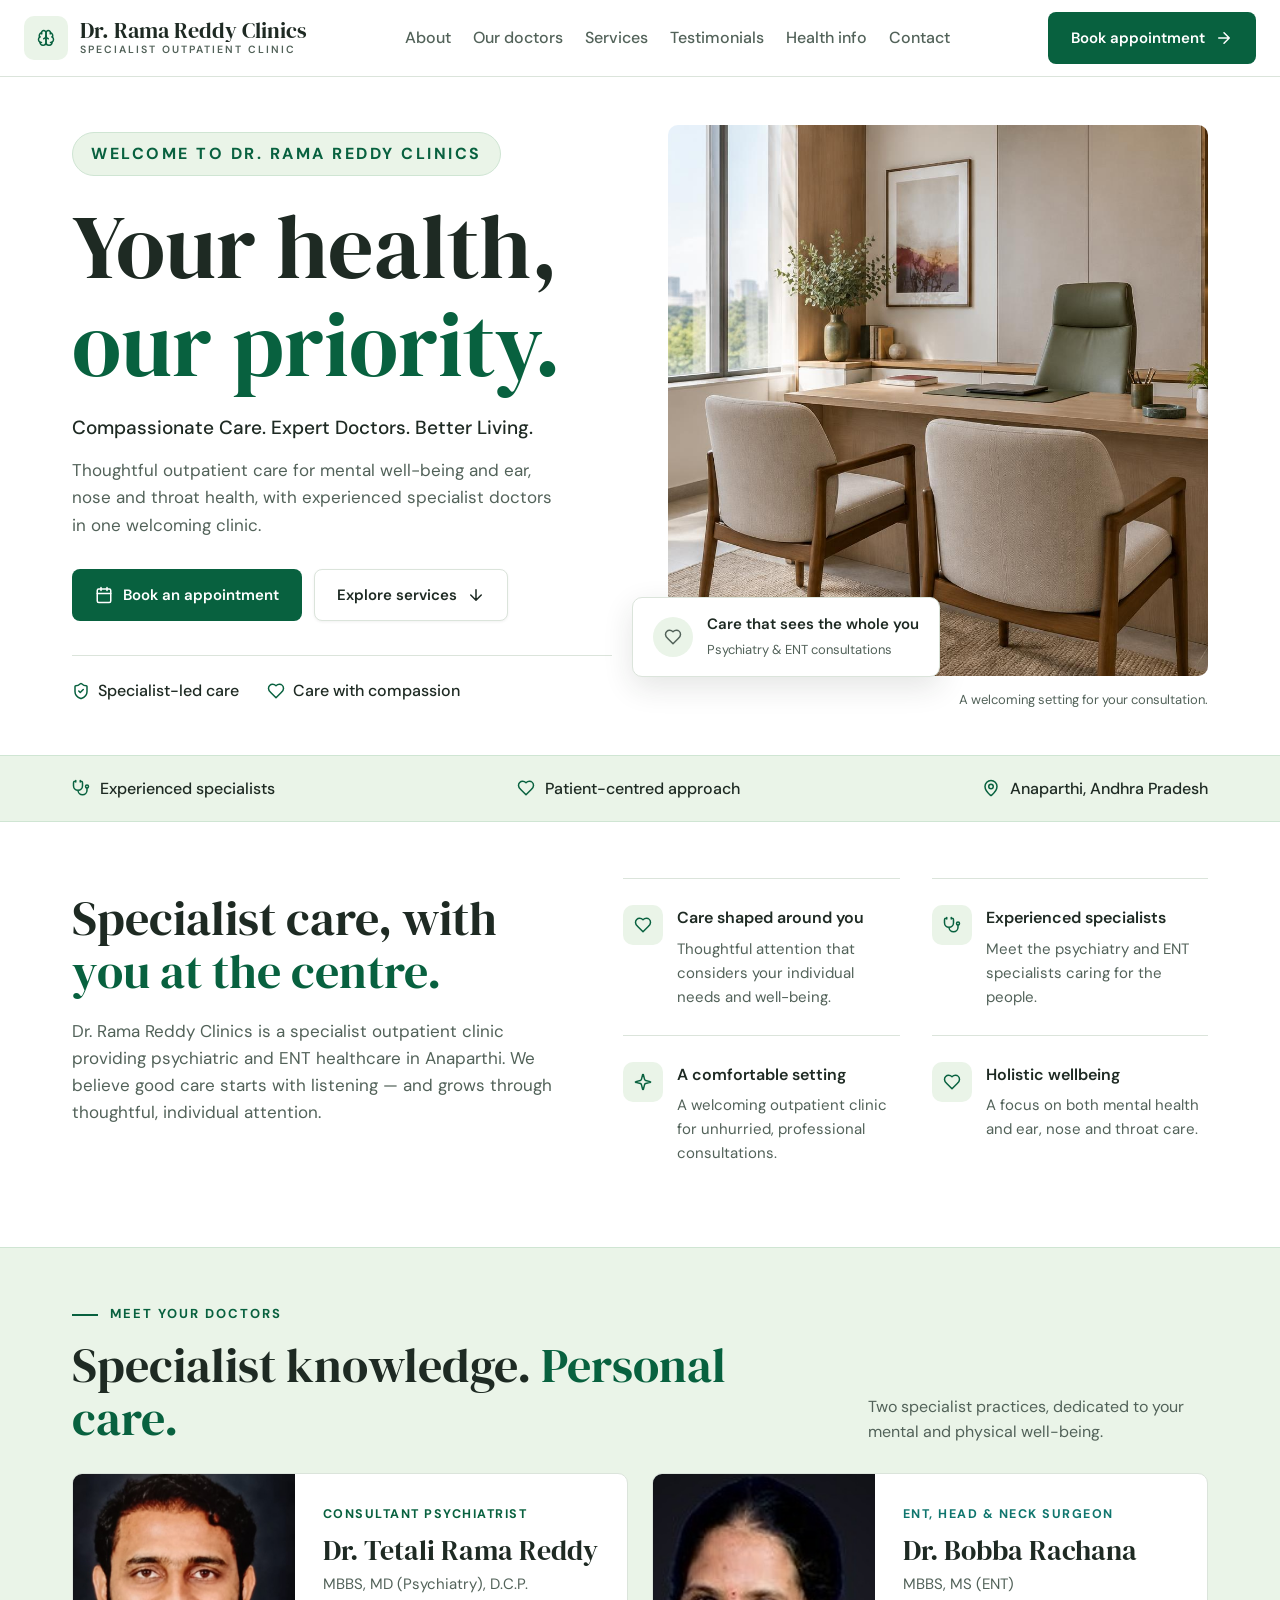
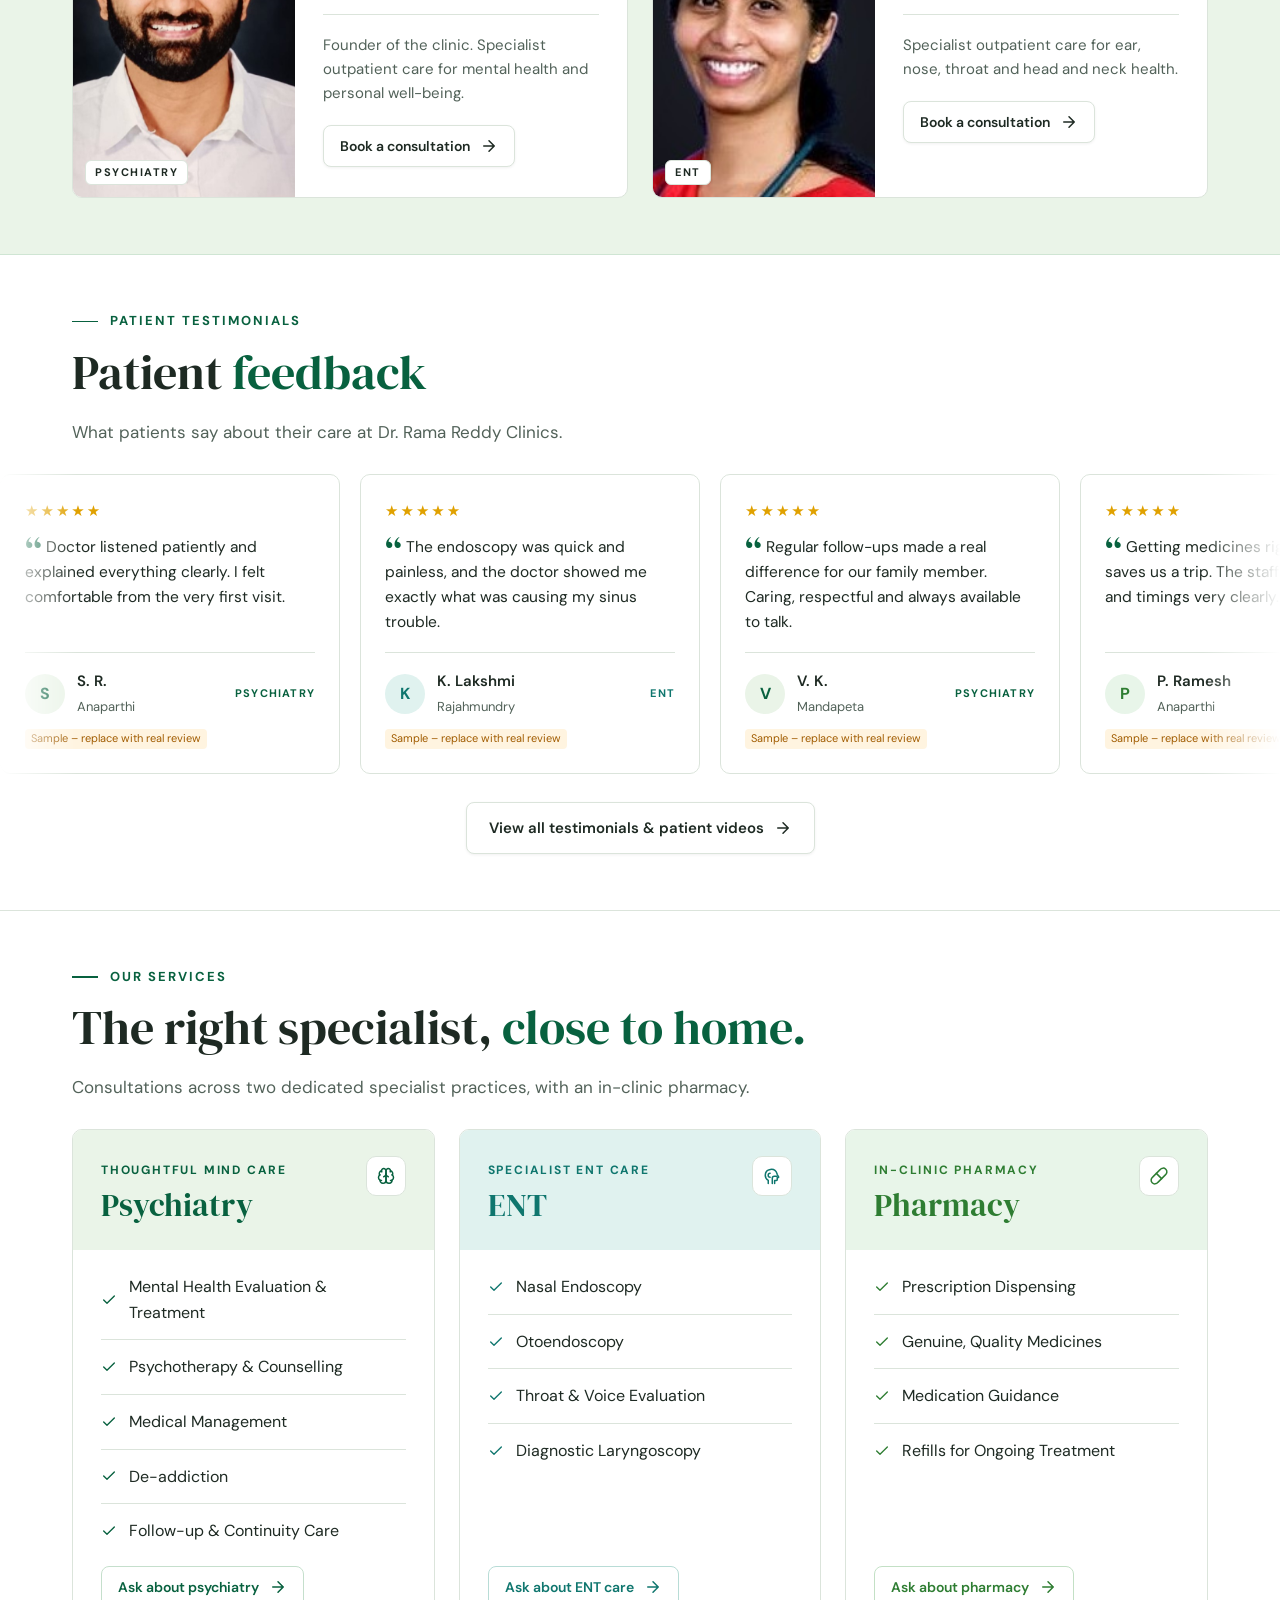
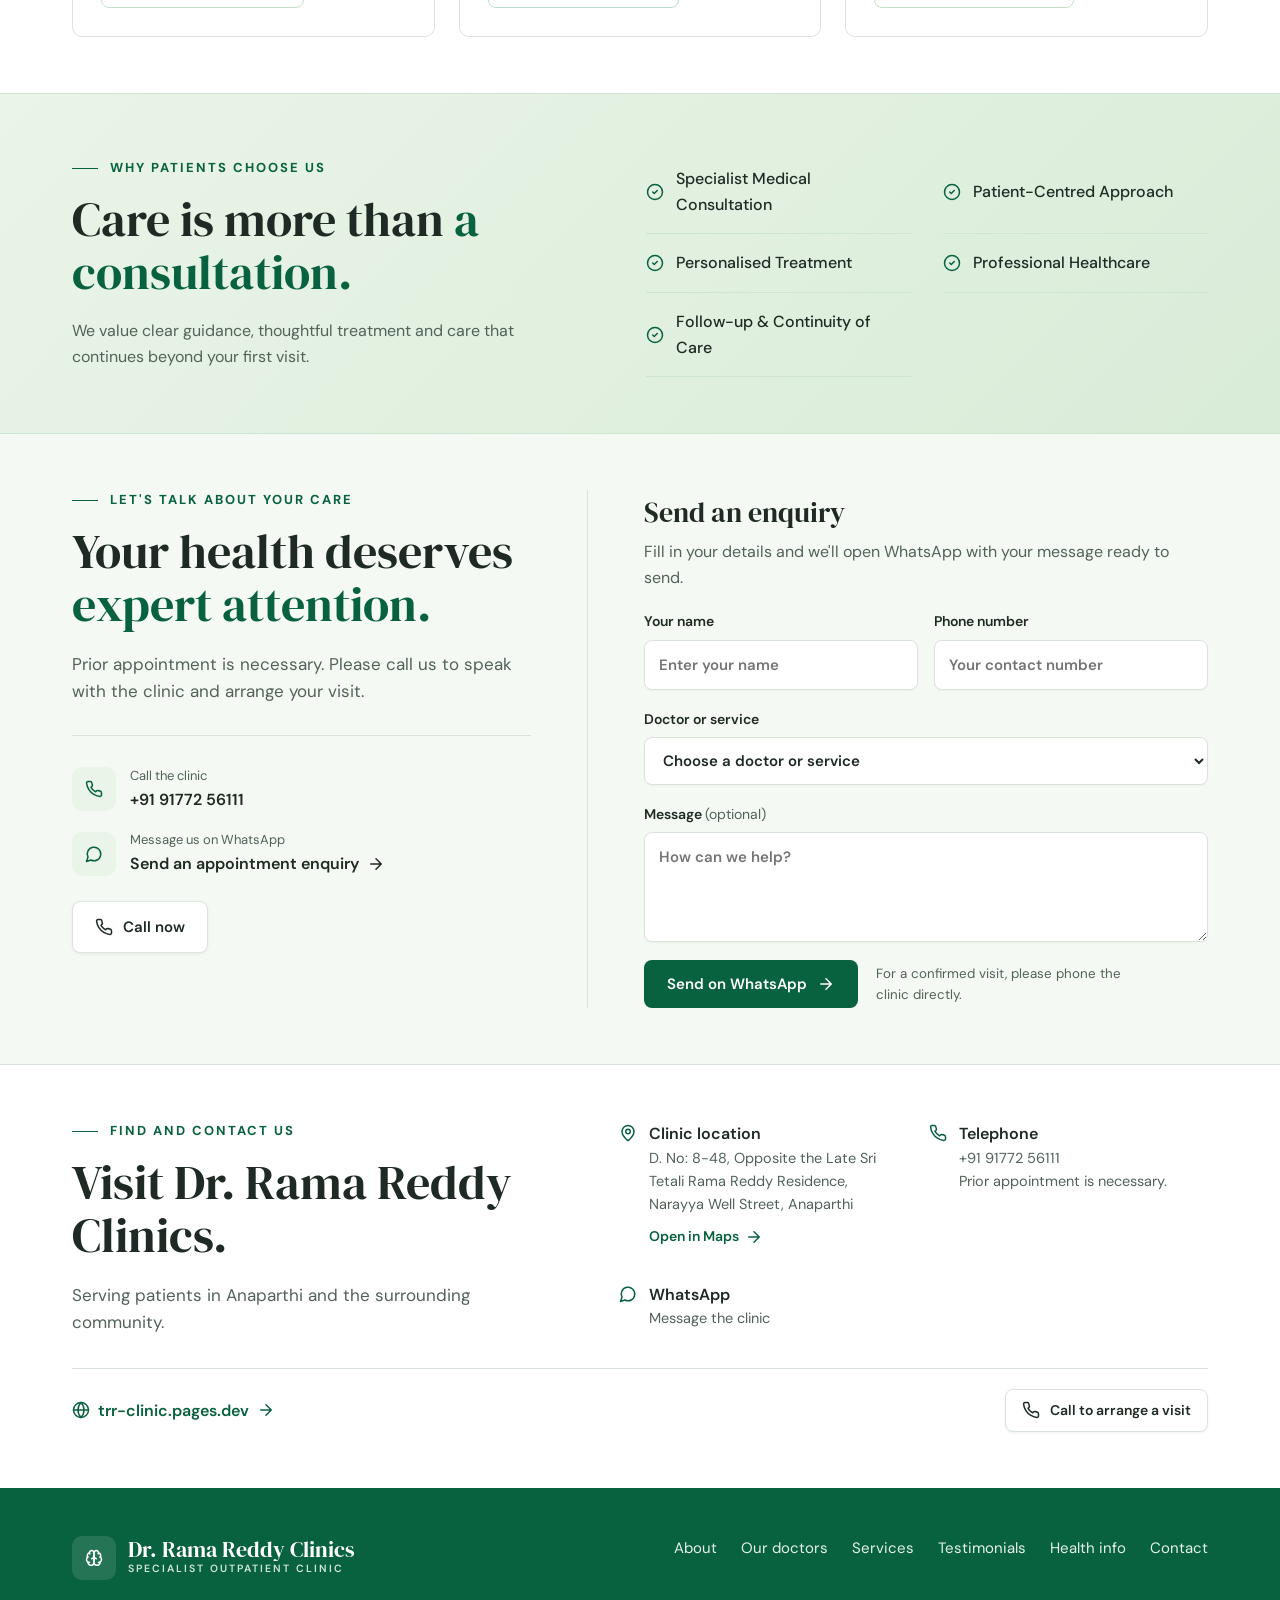
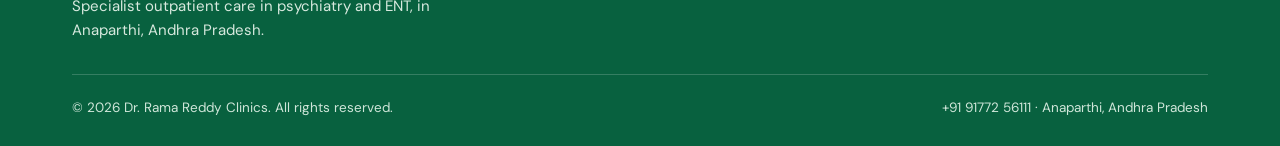
==== commit 0053c025: "Update testimonials wording Co-Authored-By: Claude Opus 5.5 <noreply@anthropic.com>" ====
--- a/index.html
+++ b/index.html
@@ -146,7 +146,7 @@
 <section class="testimonials" id="testimonials">
   <div class="wrap">
     <div class="eyebrow">Patient testimonials</div>
-    <h2 class="h2">Kind words from <span class="g">our patients.</span></h2>
+    <h2 class="h2">Patient <span class="g">feedback</span></h2>
     <p class="lead">What patients say about their care at Dr. Rama Reddy Clinics.</p>
   </div>
   <div class="t-viewport" aria-label="Patient testimonials">
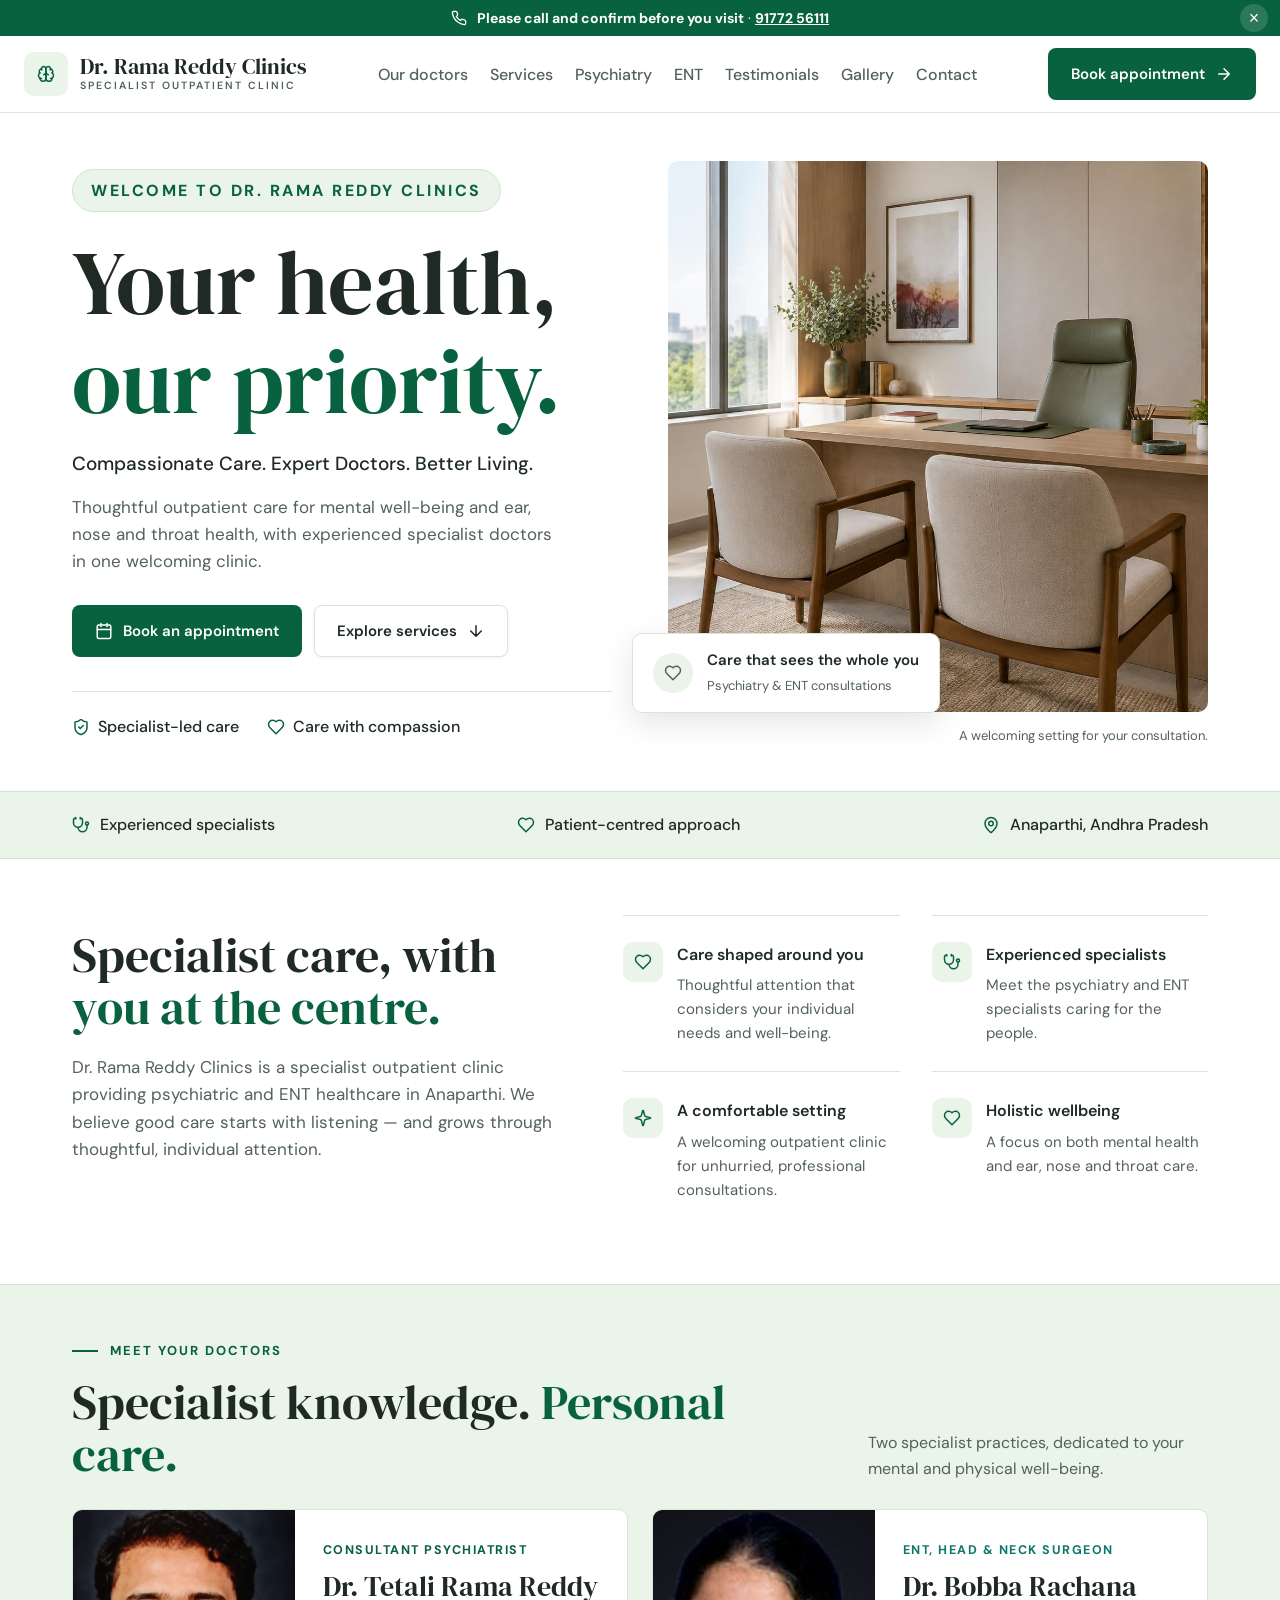
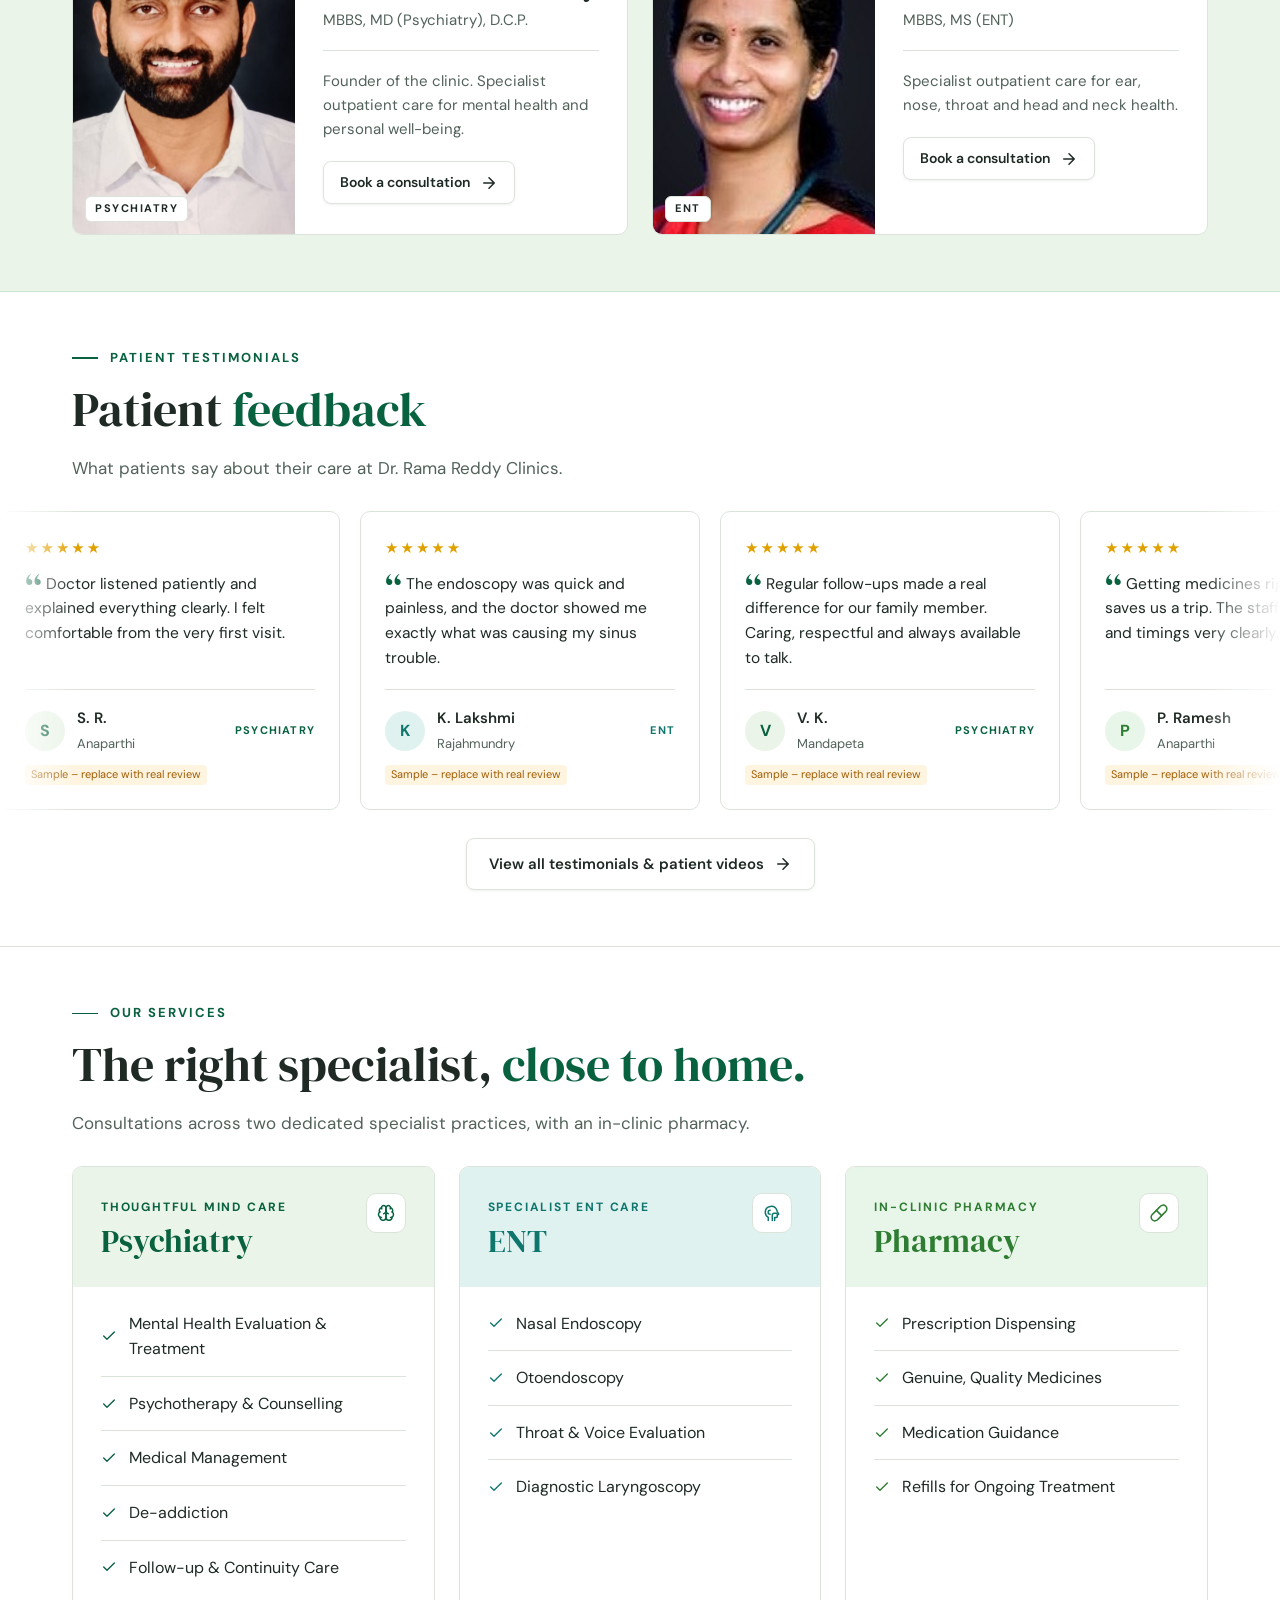
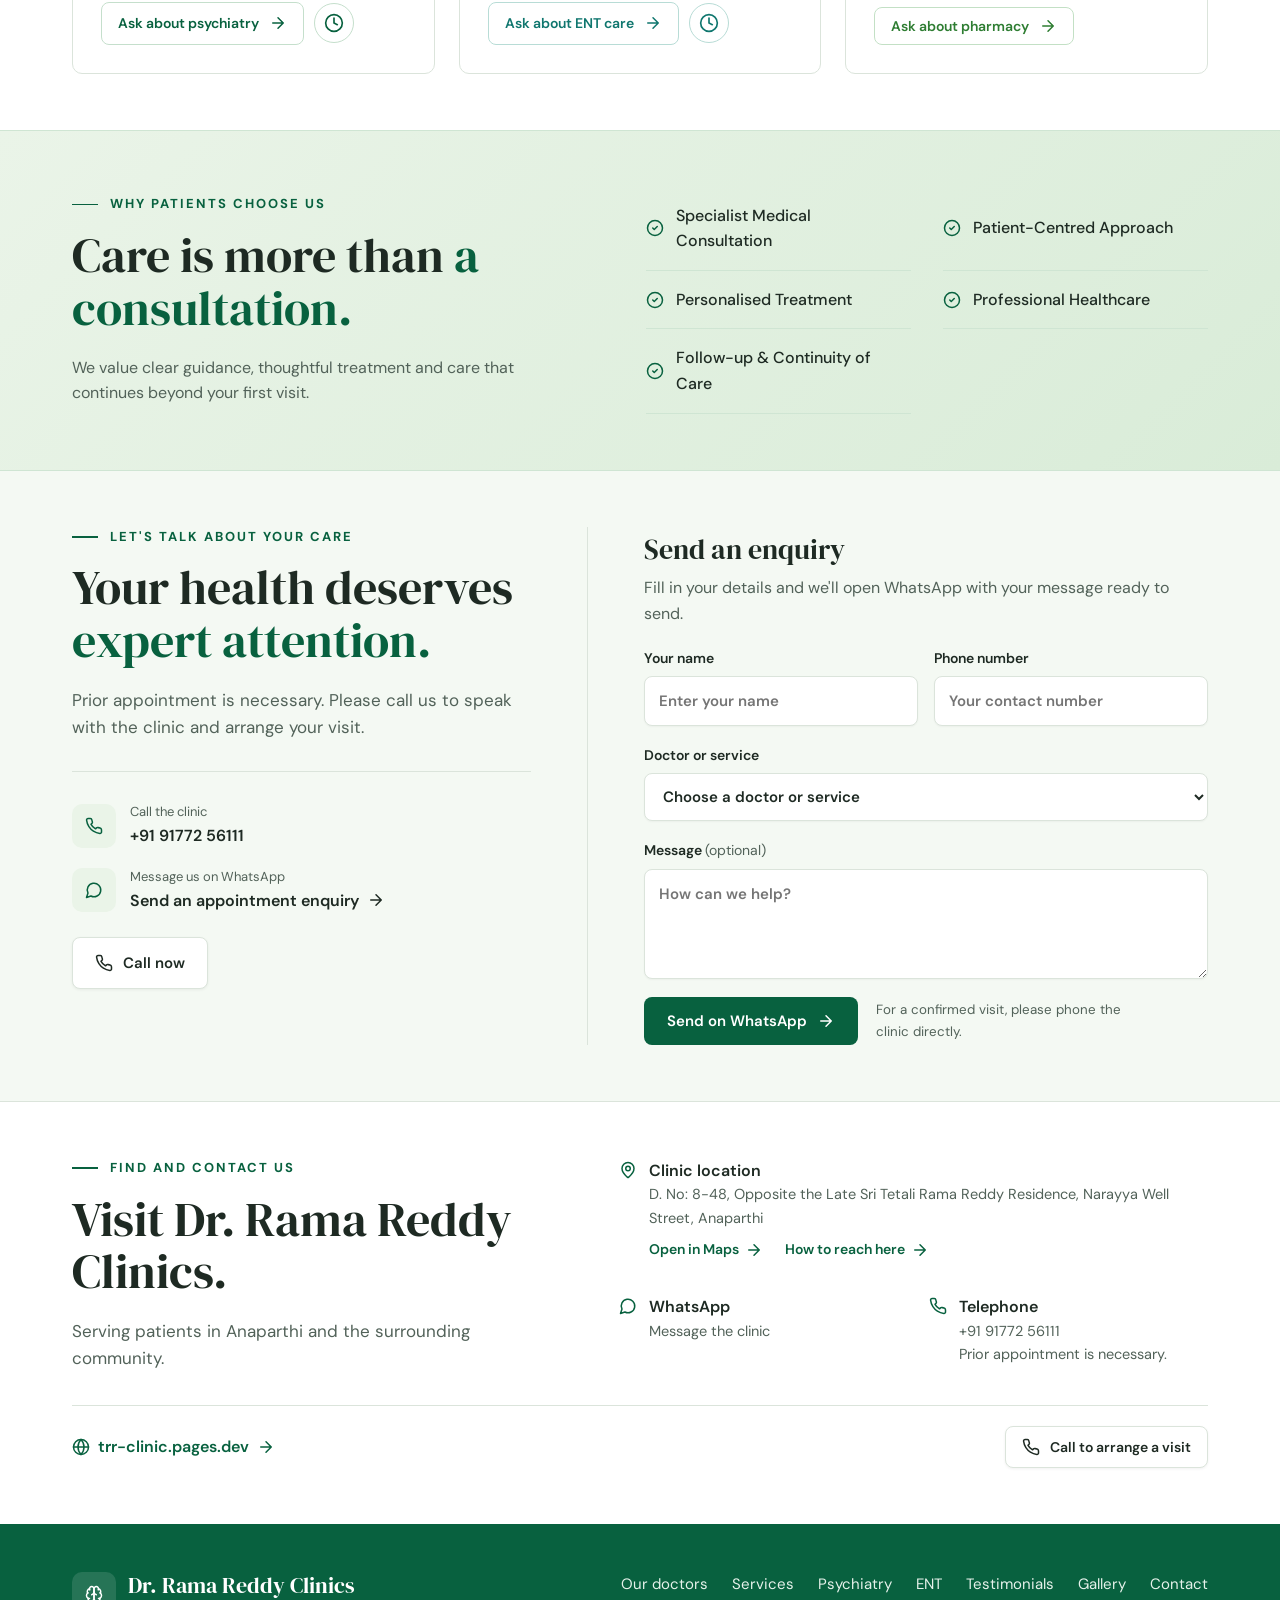
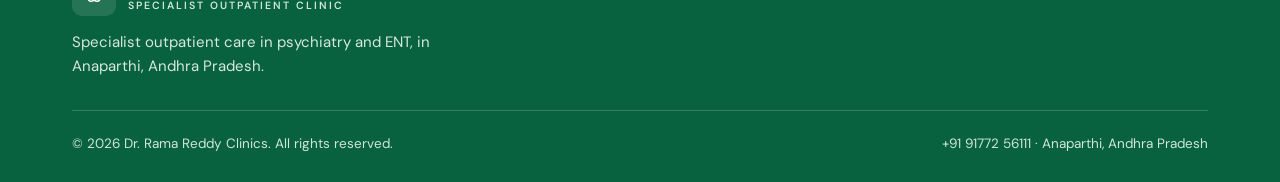
==== commit 2dd1cf3a: "Psychiatry, ENT and Gallery pages; timings; travel help; phone menu row - Psychiatry and ENT pages w" ====
--- a/index.html
+++ b/index.html
@@ -31,25 +31,29 @@
   <symbol id="i-chat" viewBox="0 0 24 24"><path d="M7.9 20A9 9 0 1 0 4 16.1L2 22Z"/></symbol>
   <symbol id="i-ear" viewBox="0 0 24 24"><path d="M6 8.5a6.5 6.5 0 1 1 13 0c0 6-6 6-6 10a3.5 3.5 0 1 1-7 0"/><path d="M15 8.5a2.5 2.5 0 0 0-5 0v1a2 2 0 1 1 0 4"/></symbol>
   <symbol id="i-globe" viewBox="0 0 24 24"><circle cx="12" cy="12" r="10"/><path d="M12 2a14.5 14.5 0 0 0 0 20 14.5 14.5 0 0 0 0-20M2 12h20"/></symbol>
+  <symbol id="i-clock" viewBox="0 0 24 24"><circle cx="12" cy="12" r="10"/><path d="M12 6v6l4 2"/></symbol>
+  <symbol id="i-train" viewBox="0 0 24 24"><rect x="4" y="3" width="16" height="14" rx="3"/><path d="M4 11h16M8 21l2-4M16 21l-2-4"/><circle cx="8.5" cy="14" r=".5"/><circle cx="15.5" cy="14" r=".5"/></symbol>
+  <symbol id="i-bus" viewBox="0 0 24 24"><rect x="3" y="4" width="18" height="13" rx="2"/><path d="M3 11h18M7 17v3M17 17v3"/><circle cx="7.5" cy="14" r=".5"/><circle cx="16.5" cy="14" r=".5"/></symbol>
   <symbol id="i-award" viewBox="0 0 24 24"><circle cx="12" cy="8" r="6"/><path d="M15.5 12.9 17 22l-5-3-5 3 1.5-9.1"/></symbol>
 </svg>
 
 <header>
+  <div class="notice"><div class="notice-in"><svg class="icon"><use href="#i-phone"/></svg><span><b>Please call and confirm before you visit</b> · <a href="tel:+919177256111">91772 56111</a></span><button class="notice-close" type="button" aria-label="Close notice" onclick="this.closest('.notice').remove()">×</button></div></div>
   <div class="wrap">
     <a href="#" class="logo" aria-label="Dr. Rama Reddy Clinics home">
       <span class="ibox"><svg class="icon"><use href="#i-brain"/></svg></span>
       <span><b>Dr. Rama Reddy Clinics</b><small>SPECIALIST OUTPATIENT CLINIC</small></span>
     </a>
-    <nav onclick="document.body.classList.remove('menu-open')">
-      <a href="#about">About</a>
+    <nav>
       <a href="#doctors">Our doctors</a>
       <a href="#services">Services</a>
+      <a href="psychiatry.html">Psychiatry</a>
+      <a href="ent.html">ENT</a>
       <a href="testimonials.html">Testimonials</a>
-      <a href="awareness.html">Health info</a>
+      <a href="gallery.html">Gallery</a>
       <a href="#contact">Contact</a>
     </nav>
-    <a href="book.html" class="btn btn-book" aria-label="Book appointment"><span>Book<span class="long"> appointment</span></span><svg class="icon"><use href="#i-right"/></svg></a>
-    <button class="menu-btn" type="button" aria-label="Menu" aria-expanded="false" onclick="this.setAttribute('aria-expanded', document.body.classList.toggle('menu-open'))"><svg class="icon" viewBox="0 0 24 24"><path d="M4 6h16M4 12h16M4 18h16"/></svg></button>
+    <a href="#contact" class="btn btn-book" aria-label="Book appointment"><span>Book<span class="long"> appointment</span></span><svg class="icon"><use href="#i-right"/></svg></a>
   </div>
 </header>
 
@@ -62,7 +66,7 @@
       <p class="tagline">Compassionate Care. Expert Doctors. Better Living.</p>
       <p class="lead">Thoughtful outpatient care for mental well-being and ear, nose and throat health, with experienced specialist doctors in one welcoming clinic.</p>
       <div class="actions">
-        <a href="book.html" class="btn btn-book"><svg class="icon"><use href="#i-cal"/></svg>Book an appointment</a>
+        <a href="#contact" class="btn btn-book"><svg class="icon"><use href="#i-cal"/></svg>Book an appointment</a>
         <a href="#services" class="btn btn-light">Explore services<svg class="icon"><use href="#i-down"/></svg></a>
       </div>
       <div class="trust">
@@ -123,7 +127,7 @@
           <h3>Dr. Tetali Rama Reddy</h3>
           <div class="deg">MBBS, MD (Psychiatry), D.C.P.</div>
           <p>Founder of the clinic. Specialist outpatient care for mental health and personal well-being.</p>
-          <a href="book.html?doctor=psy" class="btn btn-light btn-sm">Book a consultation<svg class="icon"><use href="#i-right"/></svg></a>
+          <a href="#contact" class="btn btn-light btn-sm" data-doctor="Dr. Tetali Rama Reddy (Psychiatry)">Book a consultation<svg class="icon"><use href="#i-right"/></svg></a>
         </div>
       </div>
       <div class="doc ent">
@@ -136,7 +140,7 @@
           <h3>Dr. Bobba Rachana</h3>
           <div class="deg">MBBS, MS (ENT)</div>
           <p>Specialist outpatient care for ear, nose, throat and head and neck health.</p>
-          <a href="book.html?doctor=ent" class="btn btn-light btn-sm">Book a consultation<svg class="icon"><use href="#i-right"/></svg></a>
+          <a href="#contact" class="btn btn-light btn-sm" data-doctor="Dr. Bobba Rachana (ENT)">Book a consultation<svg class="icon"><use href="#i-right"/></svg></a>
         </div>
       </div>
     </div>
@@ -175,7 +179,7 @@
           <li><svg class="icon"><use href="#i-check"/></svg>De-addiction</li>
           <li><svg class="icon"><use href="#i-check"/></svg>Follow-up &amp; Continuity Care</li>
         </ul>
-        <a href="#contact" class="btn btn-psy btn-sm" data-doctor="Dr. Tetali Rama Reddy (Psychiatry)">Ask about psychiatry<svg class="icon"><use href="#i-right"/></svg></a>
+        <div class="svc-actions"><a href="psychiatry.html" class="btn btn-psy btn-sm">Ask about psychiatry<svg class="icon"><use href="#i-right"/></svg></a><button type="button" class="clock-btn" data-timepop="psy" data-title="Psychiatry timings" aria-label="Psychiatry timings" title="Psychiatry timings"><svg class="icon"><use href="#i-clock"/></svg></button></div>
       </div>
       <div class="svc ent">
         <div class="svc-head">
@@ -188,7 +192,7 @@
           <li><svg class="icon"><use href="#i-check"/></svg>Throat &amp; Voice Evaluation</li>
           <li><svg class="icon"><use href="#i-check"/></svg>Diagnostic Laryngoscopy</li>
         </ul>
-        <a href="#contact" class="btn btn-ent btn-sm" data-doctor="Dr. Bobba Rachana (ENT)">Ask about ENT care<svg class="icon"><use href="#i-right"/></svg></a>
+        <div class="svc-actions"><a href="ent.html" class="btn btn-ent btn-sm">Ask about ENT care<svg class="icon"><use href="#i-right"/></svg></a><button type="button" class="clock-btn" data-timepop="ent" data-title="ENT timings" aria-label="ENT timings" title="ENT timings"><svg class="icon"><use href="#i-clock"/></svg></button></div>
       </div>
       <div class="svc rx">
         <div class="svc-head">
@@ -201,7 +205,7 @@
           <li><svg class="icon"><use href="#i-check"/></svg>Medication Guidance</li>
           <li><svg class="icon"><use href="#i-check"/></svg>Refills for Ongoing Treatment</li>
         </ul>
-        <a href="#contact" class="btn btn-rx btn-sm" data-doctor="Pharmacy enquiry">Ask about pharmacy<svg class="icon"><use href="#i-right"/></svg></a>
+        <div class="svc-actions"><button type="button" class="btn btn-rx btn-sm" data-open="pharmacy-pop">Ask about pharmacy<svg class="icon"><use href="#i-right"/></svg></button></div>
       </div>
     </div>
   </div>
@@ -277,9 +281,14 @@
         <p class="lead">Serving patients in Anaparthi and the surrounding community.</p>
       </div>
       <div class="visit-grid">
-        <div class="vi"><svg class="icon"><use href="#i-pin"/></svg><div><b>Clinic location</b><p>D. No: 8-48, Opposite the Late Sri Tetali Rama Reddy Residence, Narayya Well Street, Anaparthi</p><a class="more" href="https://www.google.com/maps/search/?api=1&amp;query=16.929583,81.957667" target="_blank" rel="noopener">Open in Maps<svg class="icon"><use href="#i-right"/></svg></a></div></div>
+        <div class="vi vi-wide"><svg class="icon"><use href="#i-pin"/></svg><div><b>Clinic location</b><p>D. No: 8-48, Opposite the Late Sri Tetali Rama Reddy Residence, Narayya Well Street, Anaparthi</p>
+          <div class="more-row">
+            <a class="more" href="https://www.google.com/maps/search/?api=1&amp;query=16.929583,81.957667" target="_blank" rel="noopener">Open in Maps<svg class="icon"><use href="#i-right"/></svg></a>
+            <button type="button" class="more" data-open="reach-pop">How to reach here<svg class="icon"><use href="#i-right"/></svg></button>
+          </div>
+        </div></div>
+        <div class="vi"><svg class="icon"><use href="#i-chat"/></svg><div><b>WhatsApp</b><p><a href="https://wa.me/919177256111" target="_blank" rel="noopener">Message the clinic</a></p></div></div>
         <div class="vi"><svg class="icon"><use href="#i-phone"/></svg><div><b>Telephone</b><p><a href="tel:+919177256111">+91 91772 56111</a><br>Prior appointment is necessary.</p></div></div>
-        <div class="vi"><svg class="icon"><use href="#i-chat"/></svg><div><b>WhatsApp</b><p><a href="https://wa.me/919177256111" target="_blank" rel="noopener">Message the clinic</a></p></div></div>
       </div>
     </div>
     <div class="visit-bottom">
@@ -300,11 +309,12 @@
         <p>Specialist outpatient care in psychiatry and ENT, in Anaparthi, Andhra Pradesh.</p>
       </div>
       <div class="f-nav">
-        <a href="#about">About</a>
         <a href="#doctors">Our doctors</a>
         <a href="#services">Services</a>
+        <a href="psychiatry.html">Psychiatry</a>
+        <a href="ent.html">ENT</a>
         <a href="testimonials.html">Testimonials</a>
-        <a href="awareness.html">Health info</a>
+        <a href="gallery.html">Gallery</a>
         <a href="#contact">Contact</a>
       </div>
     </div>
@@ -315,12 +325,48 @@
   </div>
 </footer>
 
+<!-- Timings popup (clock buttons on the service cards) -->
+<dialog id="timing-pop" class="pop">
+  <div class="pop-in">
+    <div class="pop-head"><span class="ibox"><svg class="icon"><use href="#i-clock"/></svg></span><h3>Timings</h3><button class="pop-x" type="button" data-close aria-label="Close">×</button></div>
+    <div class="time-big"><svg class="icon"><use href="#i-clock"/></svg><span></span></div>
+    <p>Prior appointment is necessary. Please call to confirm before you visit.</p>
+    <a href="tel:+919177256111" class="btn btn-book btn-wide"><svg class="icon"><use href="#i-phone"/></svg>Call 91772 56111</a>
+  </div>
+</dialog>
+
+<!-- Pharmacy timings popup --><dialog id="pharmacy-pop" class="pop">
+  <div class="pop-in">
+    <div class="pop-head"><span class="ibox"><svg class="icon"><use href="#i-pill"/></svg></span><h3>Pharmacy timings</h3><button class="pop-x" type="button" data-close aria-label="Close">×</button></div>
+    <div class="time-big"><svg class="icon"><use href="#i-clock"/></svg><span data-timing="rx"></span></div>
+    <p>Prescription medicines are dispensed at our in-clinic pharmacy. Please bring your prescription.</p>
+    <a href="tel:+919177256111" class="btn btn-book btn-wide"><svg class="icon"><use href="#i-phone"/></svg>Call 91772 56111</a>
+  </div>
+</dialog>
+
+<!-- How to reach popup -->
+<dialog id="reach-pop" class="pop">
+  <form id="reach-form" class="pop-in">
+    <div class="pop-head"><span class="ibox"><svg class="icon"><use href="#i-pin"/></svg></span><h3>How to reach us</h3><button class="pop-x" type="button" data-close aria-label="Close">×</button></div>
+    <label>From<input name="from" autocomplete="address-level2" placeholder="Your town or city"></label>
+    <label>To<input value="Dr. Rama Reddy Clinics, Narayya Well Street, Anaparthi" readonly></label>
+    <p>Travel by:</p>
+    <div class="travel">
+      <a class="btn btn-light" href="https://www.irctc.co.in/nget/train-search" target="_blank" rel="noopener"><svg class="icon"><use href="#i-train"/></svg>Train (IRCTC)</a>
+      <a class="btn btn-light" href="https://www.apsrtconline.in/" target="_blank" rel="noopener"><svg class="icon"><use href="#i-bus"/></svg>Bus (APSRTC)</a>
+    </div>
+    <button class="btn btn-book btn-wide" type="submit"><svg class="icon"><use href="#i-pin"/></svg>Get directions on Google Maps</button>
+  </form>
+</dialog>
+
 <script src="testimonials.js"></script>
+<script src="site.js"></script>
 <script>
-  document.getElementById('yr').textContent = new Date().getFullYear();
-
   const form = document.getElementById('enquiry');
-  // "Request a consultation" / "Ask about…" buttons preselect the doctor
+  // Links like index.html?doctor=ent#contact (from the Psychiatry / ENT pages) preselect the doctor
+  const pre = { psy: 'Dr. Tetali Rama Reddy (Psychiatry)', ent: 'Dr. Bobba Rachana (ENT)' }[new URLSearchParams(location.search).get('doctor')];
+  if (pre) form.doctor.value = pre;
+  // "Book a consultation" buttons preselect the doctor
   document.querySelectorAll('[data-doctor]').forEach(a =>
     a.addEventListener('click', () => { form.doctor.value = a.dataset.doctor; }));
 
--- a/styles.css
+++ b/styles.css
@@ -22,7 +22,8 @@
   --serif: "DM Serif Display", Georgia, serif;
 }
 * { box-sizing: border-box; margin: 0; padding: 0; }
-html { scroll-behavior: smooth; scroll-padding-top: 80px; }
+html { scroll-behavior: smooth; scroll-padding-top: 125px; }   /* sticky header height, so #links aren't hidden under it */
+@media (max-width: 1240px) { html { scroll-padding-top: 160px; } }
 body { font-family: "DM Sans", system-ui, sans-serif; color: var(--ink); background: #fff; line-height: 1.6; }
 img { max-width: 100%; display: block; }
 [hidden] { display: none !important; }
@@ -60,25 +61,24 @@
 nav { display: flex; gap: 32px; margin: 0 auto; color: var(--muted); font-weight: 500; }
 nav a:hover { color: var(--primary); }
 @media (max-width: 1320px) { nav { gap: 22px; } header .wrap { padding: 0 24px; } }
-/* Phone / tablet menu: ☰ button opens the links as a dropdown under the header */
-.menu-btn { display: none; width: 44px; height: 44px; flex-shrink: 0; align-items: center; justify-content: center; border: 1px solid var(--line); border-radius: 8px; background: #fff; color: var(--ink); cursor: pointer; }
-.menu-btn .icon { width: 22px; height: 22px; }
 /* the logo may shrink (never the buttons), so the header can't overflow */
 .logo, .logo > span:last-child { min-width: 0; }
 .logo b, .logo small { overflow: hidden; text-overflow: ellipsis; }
 @media (max-width: 640px) { header .btn .long { display: none; } }
-@media (max-width: 1180px) {
-  nav { display: none; }
+/* Phone / tablet: same menu row as desktop, moved under the logo; swipe sideways to see all links */
+@media (max-width: 1240px) {
+  header .wrap { flex-wrap: wrap; height: auto; padding-top: 10px; row-gap: 2px; }
   header .wrap > .btn { margin-left: auto; }
-  .menu-btn { display: inline-flex; }
-  body.menu-open .menu-btn { background: var(--soft); color: var(--primary); }
-  body.menu-open nav { display: flex; flex-direction: column; gap: 0; margin: 0; position: absolute; top: 100%; left: 0; right: 0; padding: 4px 24px 12px; background: #fff; border-bottom: 1px solid var(--line); box-shadow: 0 14px 28px rgba(0,0,0,.08); }
-  body.menu-open nav a { padding: 14px 0; border-bottom: 1px solid var(--line); color: var(--ink); font-size: 16px; }
-  body.menu-open nav a:last-child { border-bottom: 0; }
-  body.menu-open nav a.active { color: var(--primary); }
+  nav { order: 3; flex-basis: 100%; margin: 0 -24px; padding: 6px 24px 10px; gap: 24px; overflow-x: auto; scrollbar-width: none;
+        mask-image: linear-gradient(90deg, #000 85%, transparent); -webkit-mask-image: linear-gradient(90deg, #000 85%, transparent); }
+  nav::-webkit-scrollbar { display: none; }
+  nav a { padding: 4px 0; border-bottom: 2px solid transparent; }
+  nav a.active { border-bottom-color: var(--primary); }
 }
 @media (max-width: 560px) {
-  .wrap, header .wrap { padding: 0 16px; }
+  .wrap { padding: 0 16px; }
+  header .wrap { padding-left: 16px; padding-right: 16px; }
+  nav { margin: 0 -16px; padding-left: 16px; padding-right: 16px; }
   .logo .ibox { width: 38px; height: 38px; }
   .logo b { font-size: 18px; }
   .logo small { font-size: 9px; letter-spacing: 1.2px; }
@@ -92,7 +92,6 @@
   header .wrap { gap: 8px; }
   header .btn-book .icon { display: none; }
   header .logo .ibox { display: none; }
-  .menu-btn { width: 38px; height: 38px; }
   header .wrap > .btn { padding: 9px 12px; font-size: 14px; }
   .logo { gap: 9px; }
   .logo .ibox { width: 34px; height: 34px; }
@@ -297,6 +296,84 @@
 .faq details p { padding: 0 20px 16px; color: var(--muted); }
 .disclaimer { margin: 22px auto 0; max-width: 620px; font-size: 13px; color: var(--muted); }
 
+/* Sticky "call and confirm" notice (inside the sticky header) */
+.notice { background: var(--primary); color: #fff; font-size: 14px; }
+.notice-in { display: flex; align-items: center; justify-content: center; gap: 10px; padding: 7px 44px; position: relative; text-align: center; }
+.notice-in .icon { width: 16px; height: 16px; }
+.notice a { color: #fff; font-weight: 700; text-decoration: underline; white-space: nowrap; }
+.notice-close { position: absolute; right: 12px; top: 50%; transform: translateY(-50%); width: 28px; height: 28px; border: 0; border-radius: 50%; background: rgba(255,255,255,.15); color: #fff; font-size: 18px; line-height: 1; cursor: pointer; }
+@media (max-width: 560px) { .notice { font-size: 12.5px; } .notice-in { padding: 6px 40px 6px 12px; } }
+
+/* Service card buttons: "Ask about…" + round clock button that opens the timings popup */
+.svc-actions { display: flex; align-items: center; gap: 10px; margin: 8px 28px 28px; }
+.svc .svc-actions .btn { margin: 0; }
+.clock-btn { width: 40px; height: 40px; flex-shrink: 0; display: grid; place-items: center; border-radius: 50%; border: 1px solid #c5dfcc; background: #fff; color: var(--psy); cursor: pointer; transition: background .15s; }
+.clock-btn:hover { background: var(--psy-soft); }
+.clock-btn .icon { width: 20px; height: 20px; }
+.svc.ent .clock-btn { color: var(--ent); border-color: #b8dcd6; }
+.svc.ent .clock-btn:hover { background: var(--ent-soft); }
+.svc.rx .clock-btn { color: var(--rx); border-color: #c3e0c5; }
+.svc.rx .clock-btn:hover { background: var(--rx-soft); }
+
+/* Timings chip (doctor cards on the Psychiatry / ENT pages) */
+.svc-time { display: flex; align-items: center; gap: 8px; margin: 14px 28px 0; padding: 8px 12px; border-radius: 8px; background: var(--cream); font-size: 13.5px; color: var(--muted); }
+.svc-time .icon { width: 16px; height: 16px; color: var(--primary); }
+.svc.ent .svc-time .icon { color: var(--ent); }
+.svc.rx .svc-time .icon { color: var(--rx); }
+
+/* Popups (native <dialog>) */
+dialog.pop, dialog.lightbox { margin: auto; }   /* the global margin reset would otherwise pin dialogs to the top-left */
+dialog.pop { border: 0; border-radius: 14px; padding: 0; width: min(440px, calc(100% - 32px)); box-shadow: 0 24px 60px rgba(0,0,0,.25); color: var(--ink); }
+dialog.pop::backdrop { background: rgba(15,30,20,.45); }
+.pop-in { padding: 26px; }
+.pop-head { display: flex; align-items: center; gap: 12px; margin-bottom: 14px; }
+.pop-head h3 { font-family: var(--serif); font-weight: 400; font-size: 26px; flex: 1; }
+.pop-x { width: 34px; height: 34px; border-radius: 50%; border: 1px solid var(--line); background: #fff; font-size: 20px; line-height: 1; cursor: pointer; color: var(--muted); }
+.pop p { color: var(--muted); margin-bottom: 14px; }
+.pop .time-big { font-size: 18px; font-weight: 600; color: var(--ink); background: var(--cream); border-radius: 10px; padding: 12px 16px; margin-bottom: 16px; display: flex; gap: 10px; align-items: center; }
+.pop .time-big .icon { color: var(--rx); }
+.pop label { margin-bottom: 14px; }
+.pop input[readonly] { background: var(--cream); color: var(--muted); }
+.travel { display: grid; grid-template-columns: 1fr 1fr; gap: 10px; margin-bottom: 10px; }
+.travel .btn { justify-content: center; }
+.pop .btn-wide { width: 100%; justify-content: center; }
+.vi-wide { grid-column: 1 / -1; }
+.more-row { display: flex; flex-wrap: wrap; gap: 6px 22px; align-items: center; }
+.more-row button.more { border: 0; background: none; font-family: inherit; cursor: pointer; padding: 0; }
+
+/* Department pages (Psychiatry / ENT) */
+.dept-hero .wrap { display: grid; grid-template-columns: 1.3fr 1fr; gap: 40px; align-items: center; }
+.doc-mini { display: grid; grid-template-columns: 120px 1fr; gap: 18px; align-items: center; background: #fff; border: 1px solid var(--line); border-radius: 12px; padding: 16px; }
+.doc-mini img { width: 120px; height: 140px; object-fit: cover; object-position: center top; border-radius: 8px; }
+.doc-mini b { display: block; font-family: var(--serif); font-weight: 400; font-size: 22px; line-height: 1.2; }
+.doc-mini small { display: block; color: var(--muted); }
+.doc-mini .svc-time { margin: 10px 0 12px; }
+.doc-mini .actions { gap: 8px; }
+.svc-pills { display: flex; flex-wrap: wrap; gap: 10px; margin-top: 18px; }
+.svc-pills span { display: inline-flex; align-items: center; gap: 8px; padding: 8px 14px; border-radius: 40px; background: #fff; border: 1px solid var(--line); font-weight: 500; }
+.svc-pills .icon { width: 16px; height: 16px; color: var(--psy); }
+.dept-ent .svc-pills .icon { color: var(--ent); }
+@media (max-width: 860px) { .dept-hero .wrap { grid-template-columns: minmax(0, 1fr); } }
+@media (max-width: 420px) { .doc-mini { grid-template-columns: 90px 1fr; } .doc-mini img { width: 90px; height: 110px; } }
+
+/* Events & Gallery */
+.event-list { display: grid; gap: 16px; margin-top: 20px; }
+.event { display: grid; grid-template-columns: 90px 1fr; gap: 18px; padding: 18px; border: 1px solid var(--line); border-radius: 12px; background: #fff; }
+.event-date { text-align: center; background: var(--soft); border-radius: 10px; padding: 10px 6px; color: var(--primary); font-weight: 700; line-height: 1.2; }
+.event-date b { display: block; font-family: var(--serif); font-weight: 400; font-size: 30px; }
+.event h3 { font-family: var(--serif); font-weight: 400; font-size: 22px; }
+.event p { color: var(--muted); }
+.gallery { display: grid; grid-template-columns: repeat(auto-fill, minmax(200px, 1fr)); gap: 12px; margin-top: 20px; }
+.gallery button { border: 0; padding: 0; cursor: zoom-in; border-radius: 10px; overflow: hidden; aspect-ratio: 4 / 3; background: var(--soft); }
+.gallery img { width: 100%; height: 100%; object-fit: cover; transition: transform .3s; }
+.gallery button:hover img { transform: scale(1.04); }
+.empty { padding: 36px 20px; text-align: center; border: 1.5px dashed var(--blue-line); border-radius: 12px; color: var(--muted); background: var(--cream); margin-top: 20px; }
+dialog.lightbox { border: 0; padding: 0; background: transparent; max-width: 92vw; max-height: 90vh; }
+dialog.lightbox::backdrop { background: rgba(0,0,0,.85); }
+dialog.lightbox img { max-width: 92vw; max-height: 82vh; border-radius: 8px; }
+dialog.lightbox p { color: #fff; text-align: center; margin-top: 10px; }
+@media (max-width: 560px) { .gallery { grid-template-columns: 1fr 1fr; gap: 8px; } }
+
 /* tighter spacing on the testimonials page */
 .tpage section { padding: 36px 0; }
 .tpage section.page-hero { padding: 28px 0 32px; }
@@ -387,7 +464,7 @@
 .vi .icon { color: var(--primary); margin-top: 3px; }
 .vi b { display: block; font-weight: 600; }
 .vi p { color: var(--muted); font-size: 14.5px; }
-.vi a.more { display: inline-flex; align-items: center; gap: 6px; margin-top: 8px; color: var(--primary); font-weight: 600; font-size: 14px; }
+.vi .more { display: inline-flex; align-items: center; gap: 6px; margin-top: 8px; color: var(--primary); font-weight: 600; font-size: 14px; }
 .visit-bottom { display: flex; justify-content: space-between; align-items: center; flex-wrap: wrap; gap: 16px; margin-top: 32px; padding-top: 20px; border-top: 1px solid var(--line); }
 .visit-bottom > a:first-child { display: inline-flex; align-items: center; gap: 8px; font-weight: 600; color: var(--primary); }
 @media (max-width: 860px) { .visit-top { grid-template-columns: minmax(0, 1fr); gap: 32px; } }
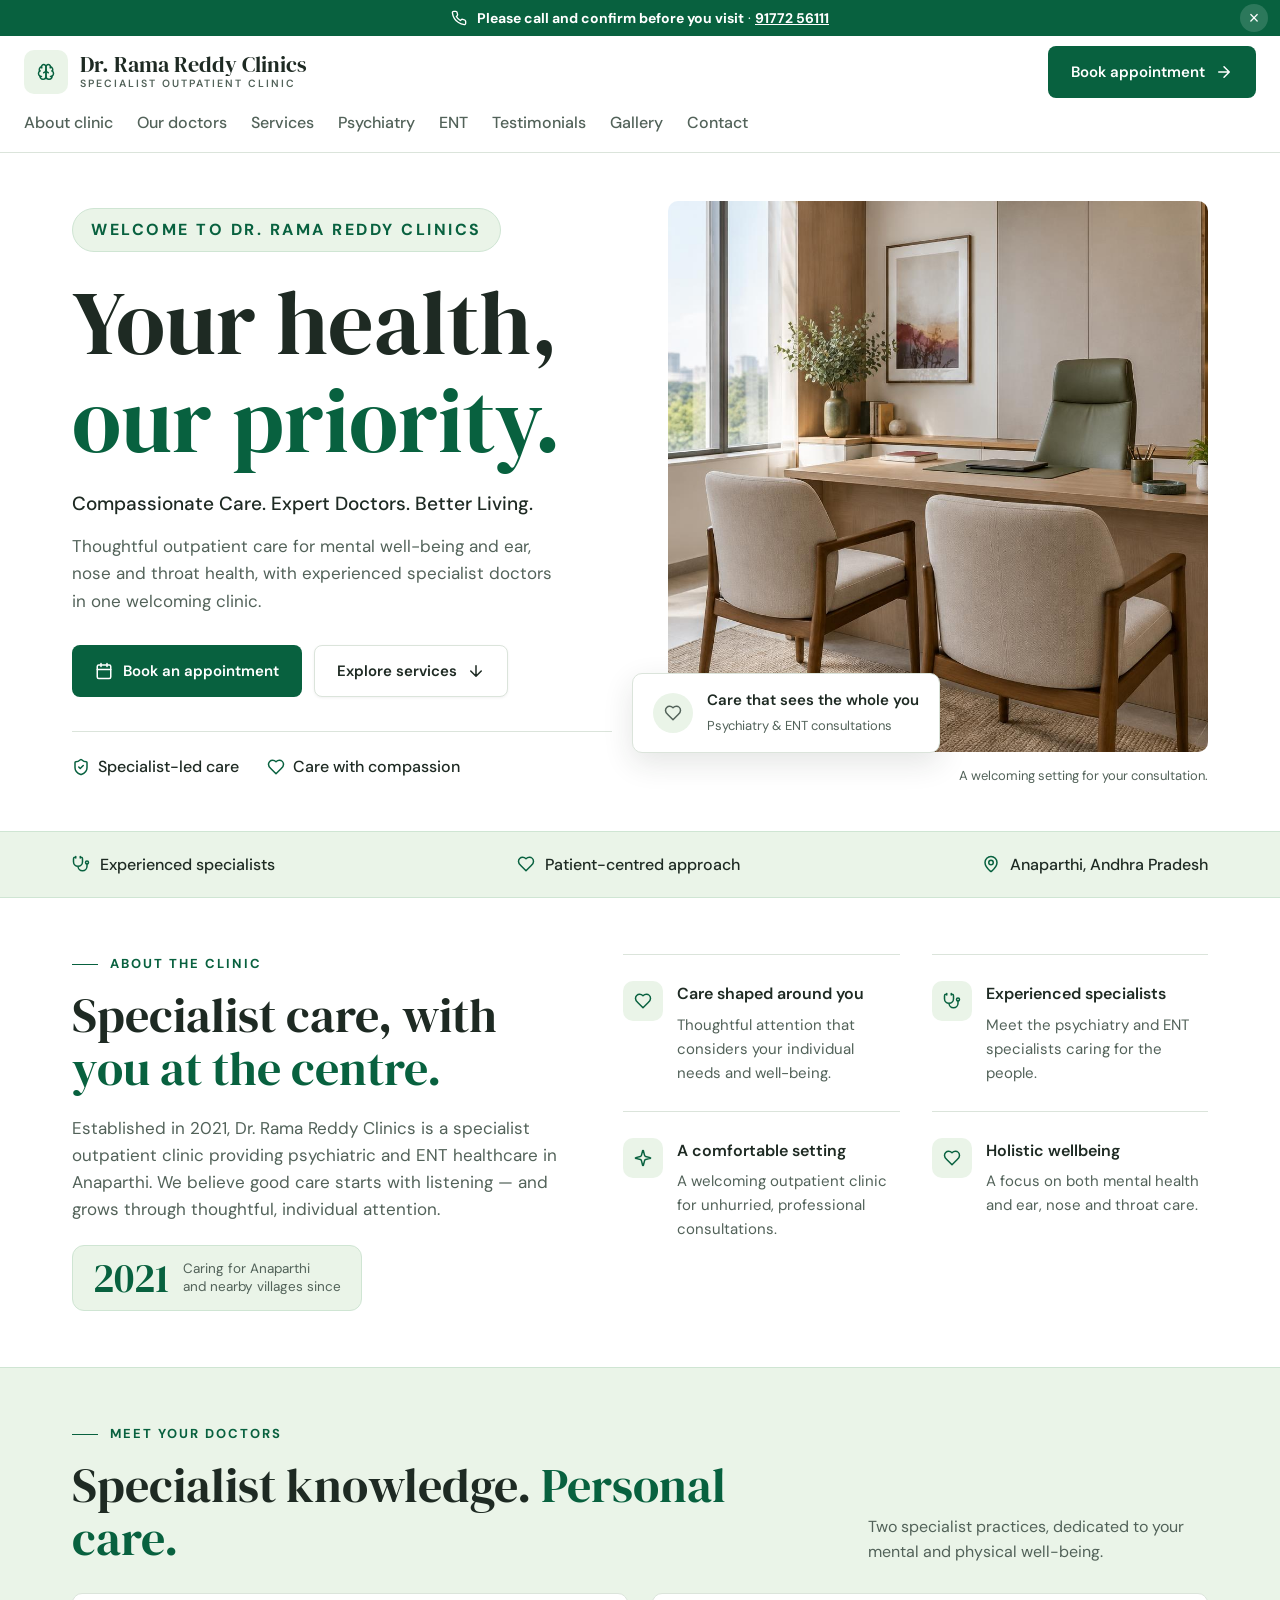
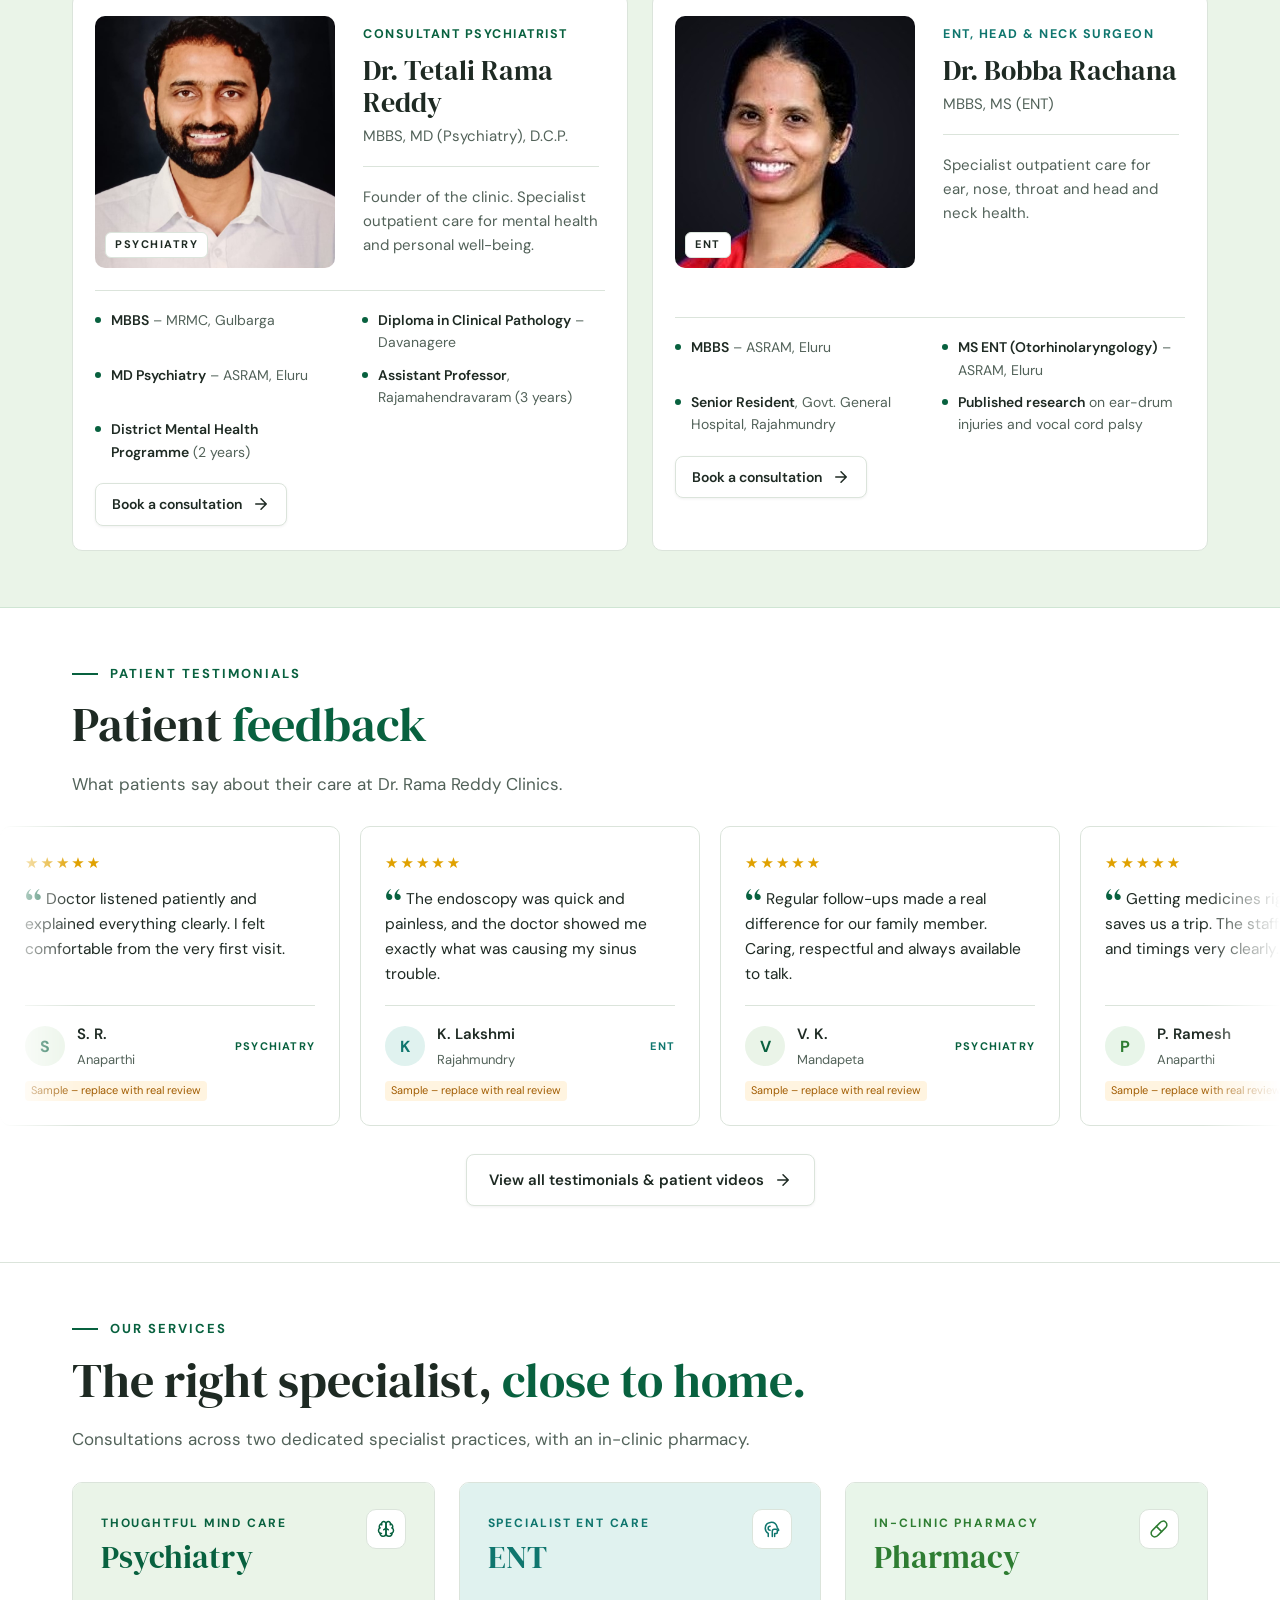
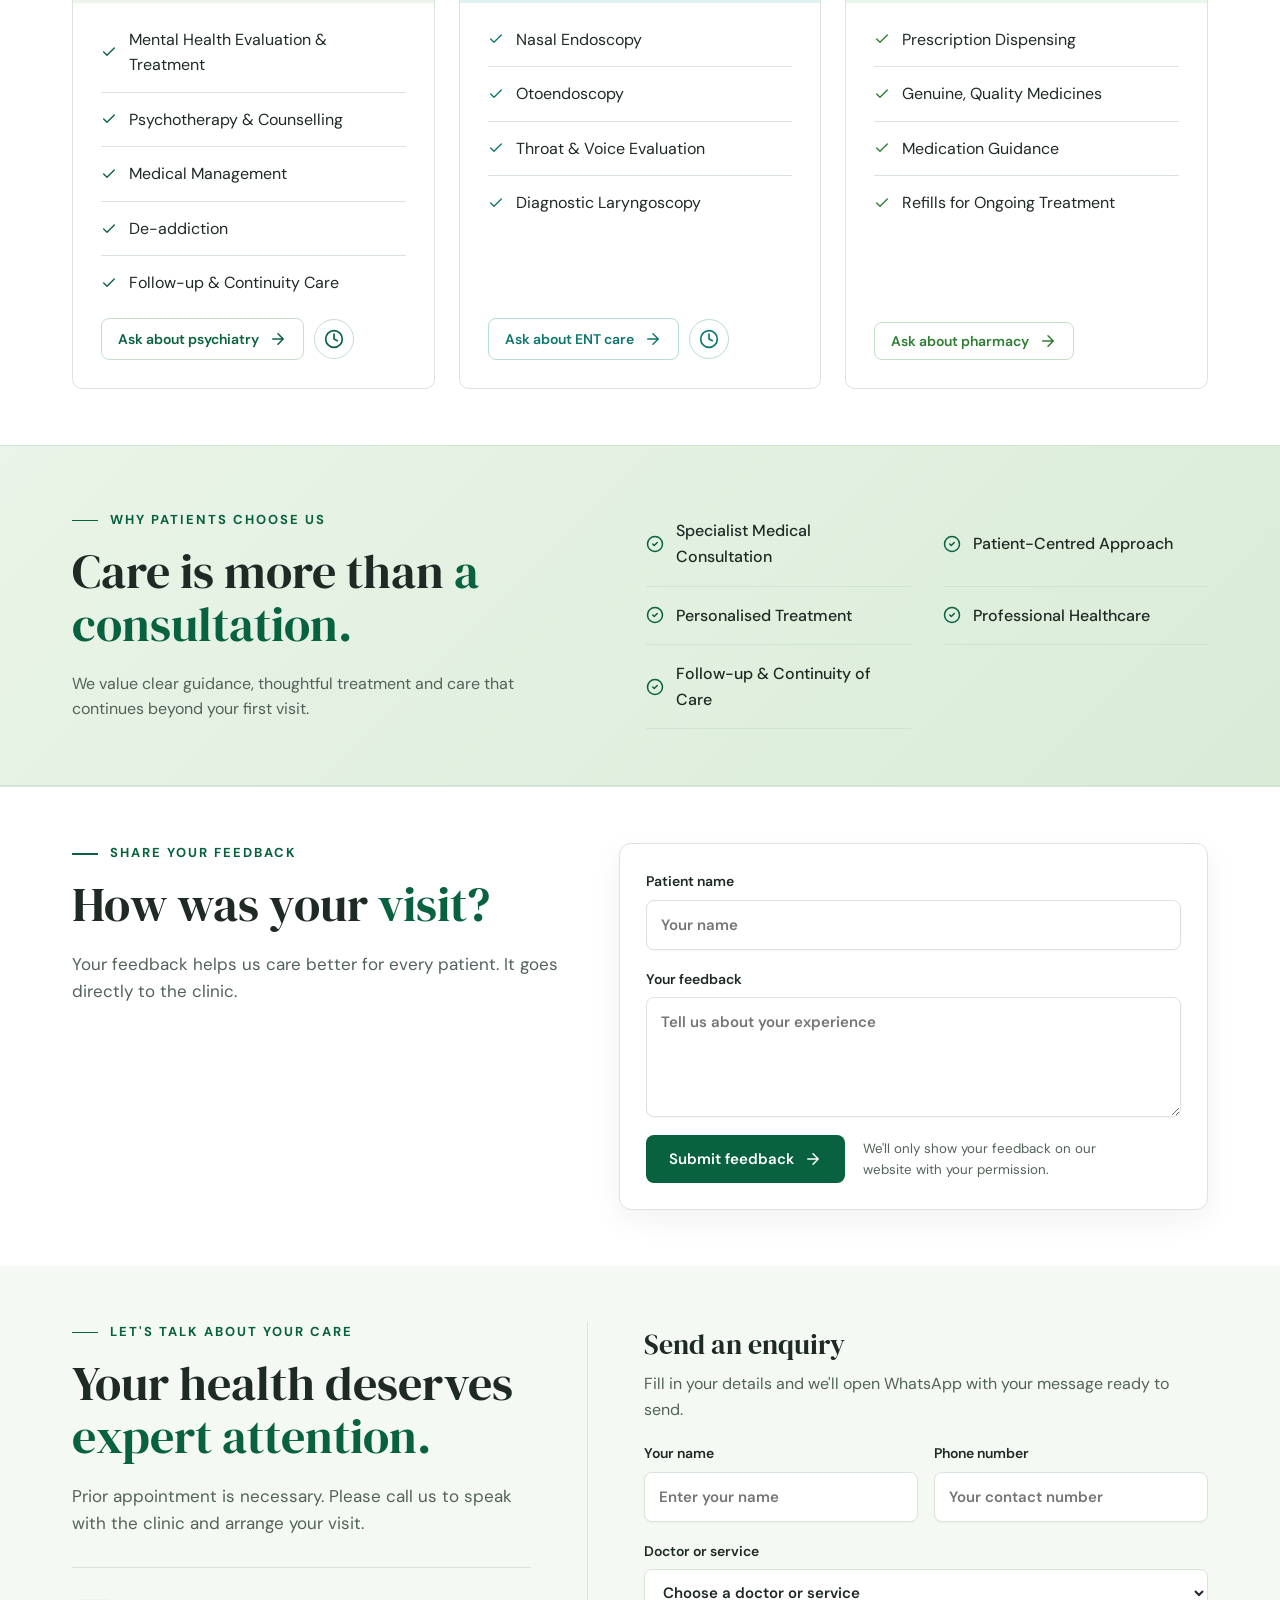
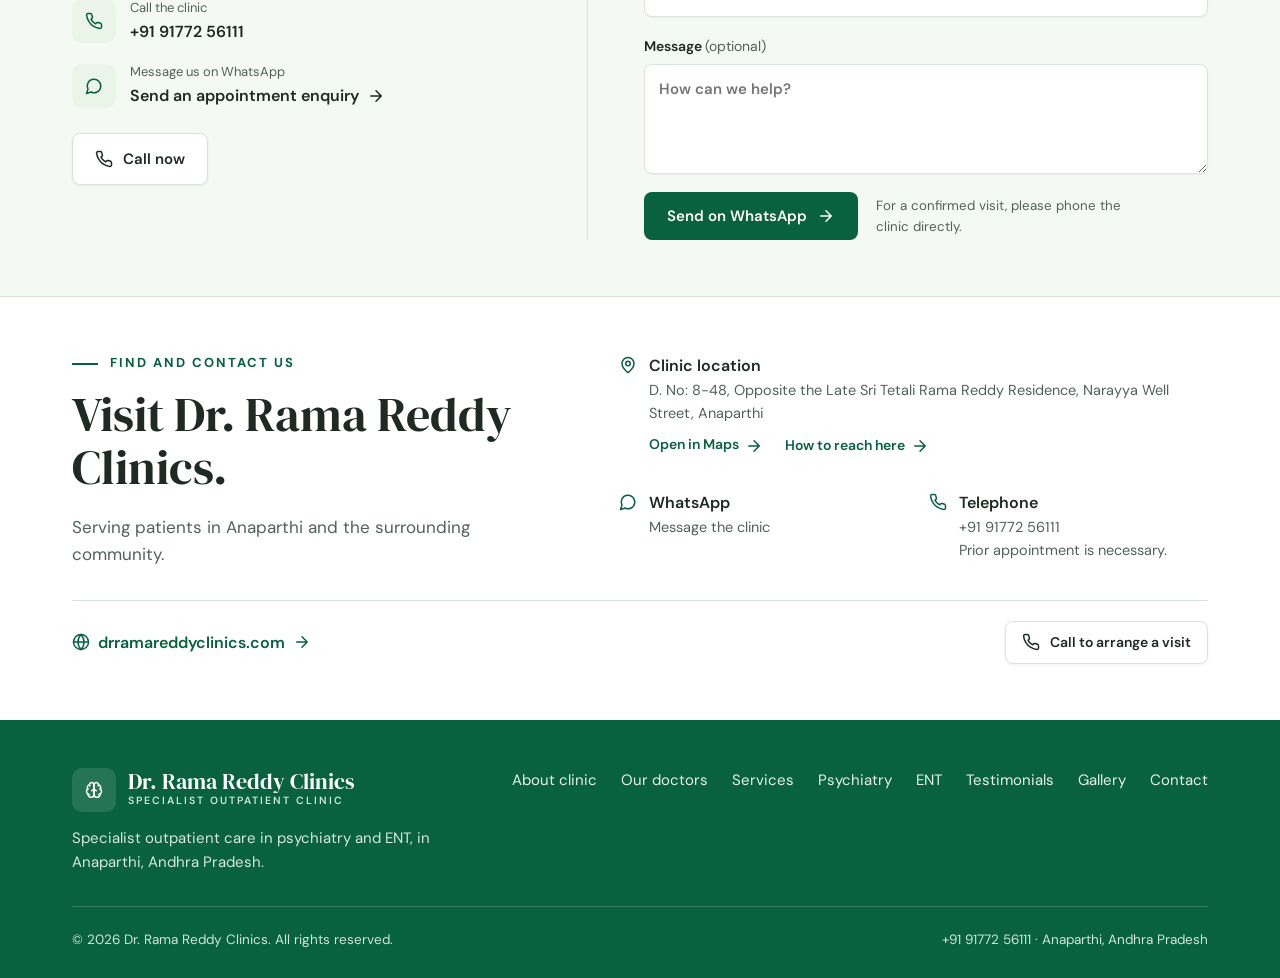
==== commit 76867826: "About clinic, doctor profiles, feedback form, new domain link - About clinic section (est. 2021) and" ====
--- a/index.html
+++ b/index.html
@@ -45,6 +45,7 @@
       <span><b>Dr. Rama Reddy Clinics</b><small>SPECIALIST OUTPATIENT CLINIC</small></span>
     </a>
     <nav>
+      <a href="#about">About clinic</a>
       <a href="#doctors">Our doctors</a>
       <a href="#services">Services</a>
       <a href="psychiatry.html">Psychiatry</a>
@@ -96,9 +97,10 @@
 <section class="about" id="about">
   <div class="wrap">
     <div>
-     
+      <div class="eyebrow">About the clinic</div>
       <h2 class="h2">Specialist care, with <span class="g">you at the centre.</span></h2>
-      <p class="lead">Dr. Rama Reddy Clinics is a specialist outpatient clinic providing psychiatric and ENT healthcare in Anaparthi. We believe good care starts with listening — and grows through thoughtful, individual attention.</p>
+      <p class="lead">Established in 2021, Dr. Rama Reddy Clinics is a specialist outpatient clinic providing psychiatric and ENT healthcare in Anaparthi. We believe good care starts with listening — and grows through thoughtful, individual attention.</p>
+      <div class="since"><b>2021</b><span>Caring for Anaparthi<br>and nearby villages since</span></div>
     </div>
     <div class="features">
       <div class="feature"><span class="ibox"><svg class="icon"><use href="#i-heart"/></svg></span><div><b>Care shaped around you</b><p>Thoughtful attention that considers your individual needs and well-being.</p></div></div>
@@ -127,6 +129,15 @@
           <h3>Dr. Tetali Rama Reddy</h3>
           <div class="deg">MBBS, MD (Psychiatry), D.C.P.</div>
           <p>Founder of the clinic. Specialist outpatient care for mental health and personal well-being.</p>
+        </div>
+        <div class="doc-foot">
+          <ul class="creds">
+            <li><b>MBBS</b> – MRMC, Gulbarga</li>
+            <li><b>Diploma in Clinical Pathology</b> – Davanagere</li>
+            <li><b>MD Psychiatry</b> – ASRAM, Eluru</li>
+            <li><b>Assistant Professor</b>, Rajamahendravaram (3 years)</li>
+            <li><b>District Mental Health Programme</b> (2 years)</li>
+          </ul>
           <a href="#contact" class="btn btn-light btn-sm" data-doctor="Dr. Tetali Rama Reddy (Psychiatry)">Book a consultation<svg class="icon"><use href="#i-right"/></svg></a>
         </div>
       </div>
@@ -140,6 +151,14 @@
           <h3>Dr. Bobba Rachana</h3>
           <div class="deg">MBBS, MS (ENT)</div>
           <p>Specialist outpatient care for ear, nose, throat and head and neck health.</p>
+        </div>
+        <div class="doc-foot">
+          <ul class="creds">
+            <li><b>MBBS</b> – ASRAM, Eluru</li>
+            <li><b>MS ENT (Otorhinolaryngology)</b> – ASRAM, Eluru</li>
+            <li><b>Senior Resident</b>, Govt. General Hospital, Rajahmundry</li>
+            <li><b>Published research</b> on ear-drum injuries and vocal cord palsy</li>
+          </ul>
           <a href="#contact" class="btn btn-light btn-sm" data-doctor="Dr. Bobba Rachana (ENT)">Book a consultation<svg class="icon"><use href="#i-right"/></svg></a>
         </div>
       </div>
@@ -225,6 +244,26 @@
       <span><svg class="icon"><use href="#i-ccheck"/></svg>Professional Healthcare</span>
       <span><svg class="icon"><use href="#i-ccheck"/></svg>Follow-up &amp; Continuity of Care</span>
     </div>
+  </div>
+</section>
+
+<section class="feedback" id="feedback">
+  <div class="wrap">
+    <div>
+      <div class="eyebrow">Share your feedback</div>
+      <h2 class="h2">How was your <span class="g">visit?</span></h2>
+      <p class="lead">Your feedback helps us care better for every patient. It goes directly to the clinic.</p>
+    </div>
+    <form id="feedback-form" class="fb-card" novalidate>
+      <label>Patient name<input name="name" required maxlength="100" autocomplete="name" placeholder="Your name"></label>
+      <label>Your feedback<textarea name="message" required maxlength="1000" placeholder="Tell us about your experience"></textarea></label>
+      <input name="website" class="hp" tabindex="-1" autocomplete="off" aria-hidden="true">
+      <p id="fb-msg" class="fb-msg" role="status" hidden></p>
+      <div class="submit-row">
+        <button class="btn btn-book" type="submit">Submit feedback<svg class="icon"><use href="#i-right"/></svg></button>
+        <small>We'll only show your feedback on our website with your permission.</small>
+      </div>
+    </form>
   </div>
 </section>
 
@@ -292,7 +331,7 @@
       </div>
     </div>
     <div class="visit-bottom">
-      <a href="https://trr-clinic.pages.dev"><svg class="icon"><use href="#i-globe"/></svg>trr-clinic.pages.dev<svg class="icon"><use href="#i-right"/></svg></a>
+      <a href="https://drramareddyclinics.com"><svg class="icon"><use href="#i-globe"/></svg>drramareddyclinics.com<svg class="icon"><use href="#i-right"/></svg></a>
       <a href="tel:+919177256111" class="btn btn-light btn-sm"><svg class="icon"><use href="#i-phone"/></svg>Call to arrange a visit</a>
     </div>
   </div>
@@ -309,6 +348,7 @@
         <p>Specialist outpatient care in psychiatry and ENT, in Anaparthi, Andhra Pradesh.</p>
       </div>
       <div class="f-nav">
+        <a href="#about">About clinic</a>
         <a href="#doctors">Our doctors</a>
         <a href="#services">Services</a>
         <a href="psychiatry.html">Psychiatry</a>
--- a/styles.css
+++ b/styles.css
@@ -23,7 +23,7 @@
 }
 * { box-sizing: border-box; margin: 0; padding: 0; }
 html { scroll-behavior: smooth; scroll-padding-top: 125px; }   /* sticky header height, so #links aren't hidden under it */
-@media (max-width: 1240px) { html { scroll-padding-top: 160px; } }
+@media (max-width: 1320px) { html { scroll-padding-top: 160px; } }
 body { font-family: "DM Sans", system-ui, sans-serif; color: var(--ink); background: #fff; line-height: 1.6; }
 img { max-width: 100%; display: block; }
 [hidden] { display: none !important; }
@@ -60,13 +60,13 @@
 .logo small { display: block; font-size: 10.5px; font-weight: 600; letter-spacing: 2px; color: var(--muted); white-space: nowrap; }
 nav { display: flex; gap: 32px; margin: 0 auto; color: var(--muted); font-weight: 500; }
 nav a:hover { color: var(--primary); }
-@media (max-width: 1320px) { nav { gap: 22px; } header .wrap { padding: 0 24px; } }
+@media (max-width: 1440px) { nav { gap: 20px; } header .wrap { padding: 0 24px; } }
 /* the logo may shrink (never the buttons), so the header can't overflow */
 .logo, .logo > span:last-child { min-width: 0; }
 .logo b, .logo small { overflow: hidden; text-overflow: ellipsis; }
 @media (max-width: 640px) { header .btn .long { display: none; } }
 /* Phone / tablet: same menu row as desktop, moved under the logo; swipe sideways to see all links */
-@media (max-width: 1240px) {
+@media (max-width: 1320px) {
   header .wrap { flex-wrap: wrap; height: auto; padding-top: 10px; row-gap: 2px; }
   header .wrap > .btn { margin-left: auto; }
   nav { order: 3; flex-basis: 100%; margin: 0 -24px; padding: 6px 24px 10px; gap: 24px; overflow-x: auto; scrollbar-width: none;
@@ -148,13 +148,13 @@
 .split-head { display: flex; justify-content: space-between; align-items: flex-end; gap: 24px; flex-wrap: wrap; margin-bottom: 28px; }
 .split-head .h2 { max-width: 680px; margin-bottom: 0; }
 .split-head p { max-width: 340px; color: var(--muted); }
-.doc-grid { display: grid; grid-template-columns: repeat(auto-fit, minmax(min(460px, 100%), 1fr)); gap: 24px; }
-.doc { display: grid; grid-template-columns: 40% 1fr; background: #fff; border: 1px solid var(--line); border-radius: 10px; overflow: hidden; }
-.doc-photo { position: relative; background: var(--soft); }
-.doc.ent .doc-photo { background: var(--ent-soft); }
-/* photo fills its box; the box (not the photo's own shape) sets the size, so both doctor cards match */
-.doc-photo { min-height: 280px; }
-.doc-photo img { position: absolute; inset: 0; width: 100%; height: 100%; object-fit: cover; object-position: center top; }
+.doc-grid { display: grid; grid-template-columns: repeat(auto-fit, minmax(min(540px, 100%), 1fr)); gap: 24px; }
+/* Photo column = 240px (Dr. Rachana's photo width): both photos show at the same size, never enlarged,
+   and the column ends where the photo ends — no empty bands around it */
+.doc { display: grid; grid-template-columns: 262px 1fr; align-items: start; background: #fff; border: 1px solid var(--line); border-radius: 10px; overflow: hidden; }
+.doc-photo { position: relative; padding: 22px 0 22px 22px; }
+.doc-photo img { display: block; width: 240px; height: auto; border-radius: 10px; }
+.doc-photo .tag { left: 32px; bottom: 32px; }
 .tag { position: absolute; left: 12px; bottom: 12px; background: #fff; border: 1px solid var(--line); border-radius: 6px; padding: 3px 9px; font-size: 11px; font-weight: 700; letter-spacing: 1.5px; text-transform: uppercase; }
 .doc-body { padding: 30px 28px; }
 .role { font-size: 12.5px; font-weight: 700; letter-spacing: 1.5px; text-transform: uppercase; color: var(--primary); }
@@ -163,7 +163,13 @@
 .deg { color: var(--muted); font-size: 15px; padding-bottom: 18px; border-bottom: 1px solid var(--line); margin-bottom: 18px; }
 .doc p { color: var(--muted); font-size: 15px; margin-bottom: 20px; }
 /* phones: portrait photo box (like the photos themselves) so faces aren't zoomed or cut */
-@media (max-width: 560px) { .doc { grid-template-columns: 1fr; } .doc-photo { min-height: 0; aspect-ratio: 4 / 5; } }
+/* phones: the box is exactly as tall as the photo (shown at real size, never enlarged), centred */
+@media (max-width: 560px) {
+  .doc { grid-template-columns: 1fr; }
+  .doc-photo { min-height: 0; width: fit-content; max-width: 100%; margin: 0 auto; padding: 0; }
+  .doc-photo img { width: auto; max-width: 100%; border-radius: 0; }
+  .doc-photo .tag { left: 12px; bottom: 12px; }
+}
 
 /* Testimonials – auto-scrolling row; pauses on hover/touch */
 .testimonials { border-bottom: 1px solid var(--line); overflow: hidden; }
@@ -296,6 +302,43 @@
 .faq details p { padding: 0 20px 16px; color: var(--muted); }
 .disclaimer { margin: 22px auto 0; max-width: 620px; font-size: 13px; color: var(--muted); }
 
+/* About: "since 2021" badge */
+.since { display: inline-flex; align-items: center; gap: 14px; margin-top: 22px; padding: 12px 20px; border-radius: 12px; background: var(--soft); border: 1px solid var(--blue-line); }
+.since b { font-family: var(--serif); font-weight: 400; font-size: 40px; line-height: 1; color: var(--primary); }
+.since span { font-size: 13.5px; color: var(--muted); line-height: 1.35; }
+
+/* Doctor credentials (home cards) */
+/* credentials + button run full width under the photo and name, in two columns */
+.doc-foot { grid-column: 1 / -1; margin: 0 22px; padding: 18px 0 24px; border-top: 1px solid var(--line); }
+.doc-body p:last-child { margin-bottom: 0; }
+.creds { list-style: none; margin: 0 0 20px; display: grid; grid-template-columns: 1fr 1fr; gap: 10px 24px; font-size: 14px; color: var(--muted); }
+@media (max-width: 560px) { .creds { grid-template-columns: 1fr; } .doc-foot { margin: 0 28px; } }
+.creds li { position: relative; padding-left: 16px; }
+.creds li::before { content: ""; position: absolute; left: 0; top: 8px; width: 6px; height: 6px; border-radius: 50%; background: var(--primary); }
+.creds b { color: var(--ink); font-weight: 600; }
+
+/* Doctor profile (Psychiatry / ENT pages) */
+.profile-grid { display: grid; grid-template-columns: 1fr 1fr; gap: 20px; margin-top: 22px; }
+.profile-card { background: #fff; border: 1px solid var(--line); border-radius: 12px; padding: 24px; }
+.profile-card h3 { font-family: var(--serif); font-weight: 400; font-size: 22px; color: var(--primary); margin-bottom: 8px; }
+.dept-ent .profile-card h3 { color: var(--ent); }
+.profile-card ul + h3 { margin-top: 18px; }
+.profile-card ul { list-style: none; display: grid; gap: 12px; }
+.profile-card li b { display: block; font-weight: 600; }
+.profile-card li span { color: var(--muted); font-size: 14.5px; }
+@media (max-width: 760px) { .profile-grid { grid-template-columns: 1fr; } }
+
+/* Patient feedback section (posts to Google Forms) */
+.feedback { border-top: 1px solid var(--line); }
+.feedback .wrap { display: grid; grid-template-columns: 1fr 1.2fr; gap: 56px; align-items: start; }
+.fb-card { background: #fff; border: 1px solid var(--line); border-radius: 12px; padding: 26px; box-shadow: 0 10px 30px rgba(30,42,35,.06); }
+.fb-card textarea { min-height: 120px; }
+.hp { position: absolute; left: -9999px; width: 1px; height: 1px; opacity: 0; }
+.fb-msg { margin-bottom: 14px; padding: 10px 14px; border-radius: 8px; font-weight: 600; }
+.fb-msg.ok { background: var(--soft); color: var(--primary); border: 1px solid var(--blue-line); }
+.fb-msg.bad { background: #fef3f2; color: #b42318; border: 1px solid #fecdca; }
+@media (max-width: 860px) { .feedback .wrap { grid-template-columns: minmax(0, 1fr); gap: 24px; } }
+
 /* Sticky "call and confirm" notice (inside the sticky header) */
 .notice { background: var(--primary); color: #fff; font-size: 14px; }
 .notice-in { display: flex; align-items: center; justify-content: center; gap: 10px; padding: 7px 44px; position: relative; text-align: center; }
@@ -396,7 +439,7 @@
 .svc.rx .svc-head { background: var(--rx-soft); }
 .svc.rx .svc-head small, .svc.rx h3, .svc.rx .svc-head .ibox, .svc.rx li .icon { color: var(--rx); }
 .btn-rx { background: #fff; color: var(--rx); border-color: #c3e0c5; }
-.doc.psy .doc-photo, .svc.psy .svc-head { background: var(--psy-soft); }
+.svc.psy .svc-head { background: var(--psy-soft); }
 .doc.psy .role, .svc.psy .svc-head small, .svc.psy h3, .svc.psy .svc-head .ibox, .svc.psy li .icon { color: var(--psy); }
 .btn-psy { background: #fff; color: var(--psy); border-color: #c5dfcc; }
 .btn-psy:hover { background: var(--psy-soft); }
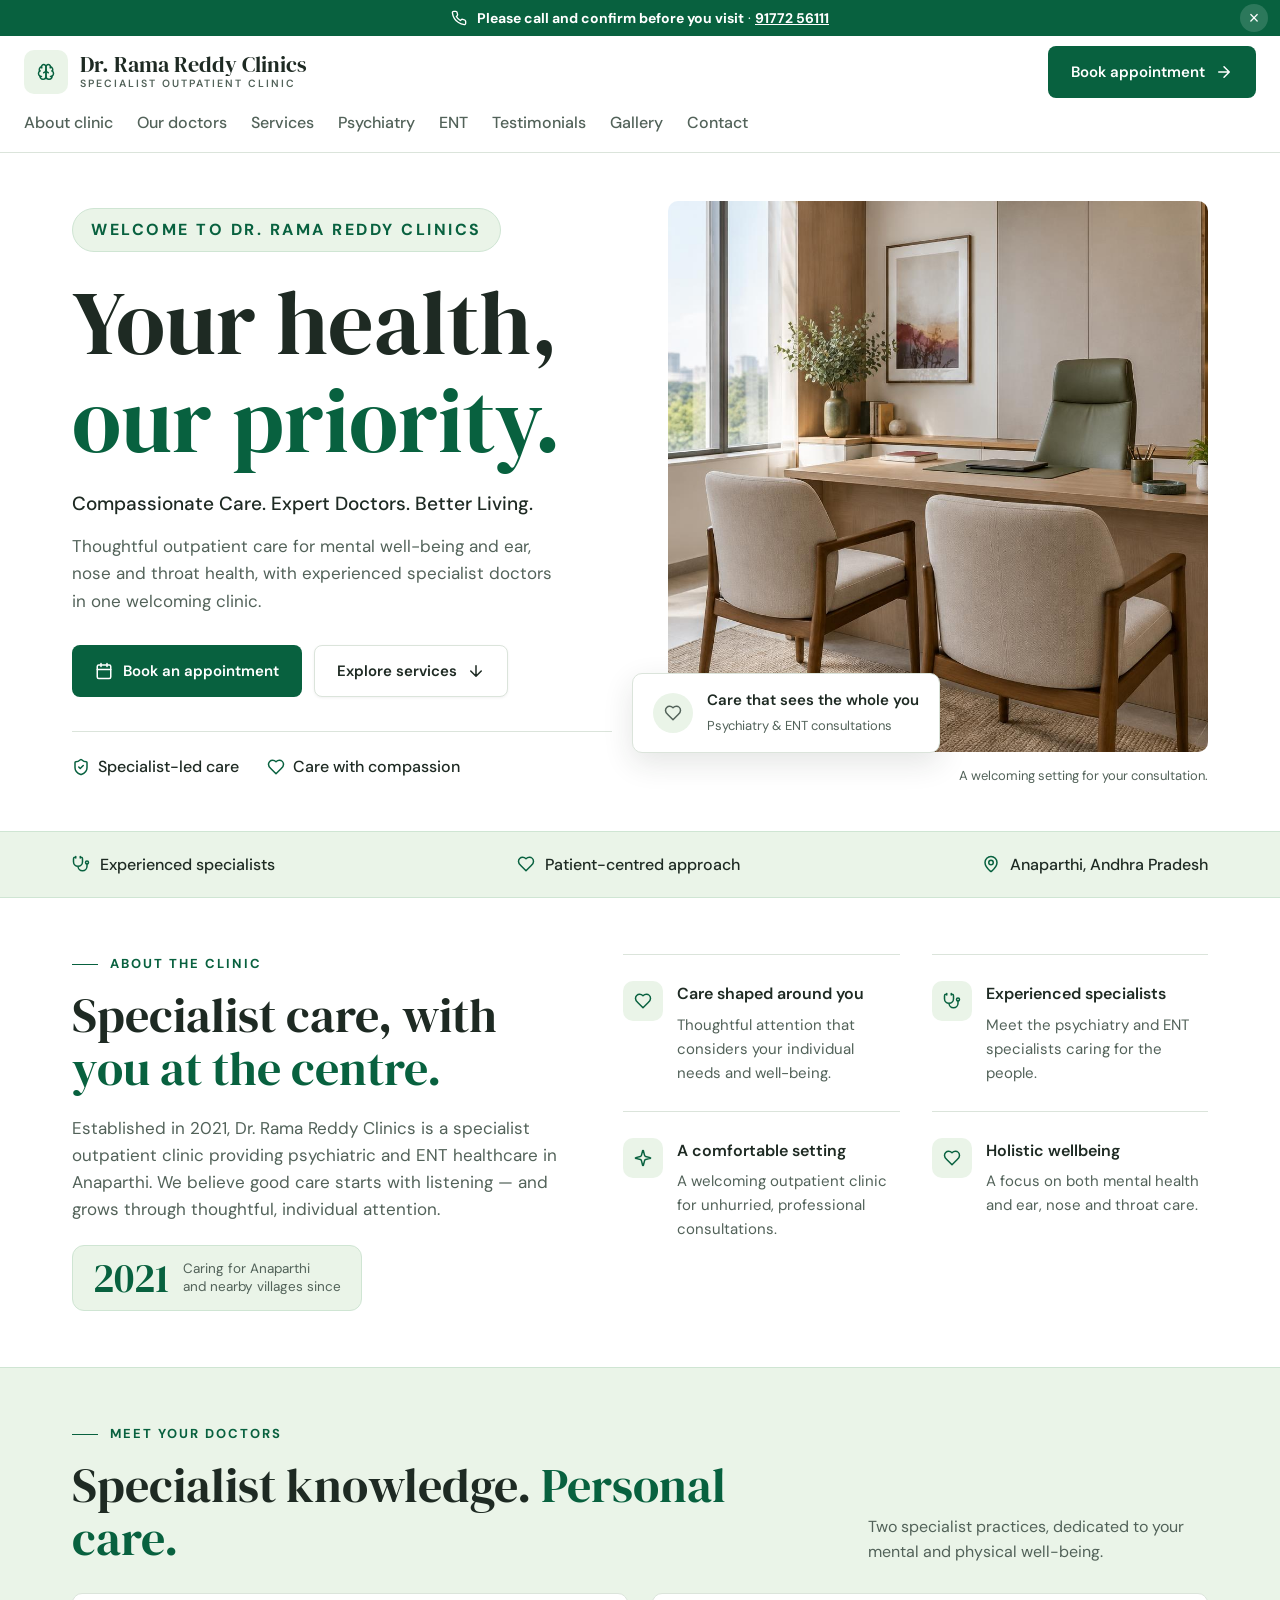
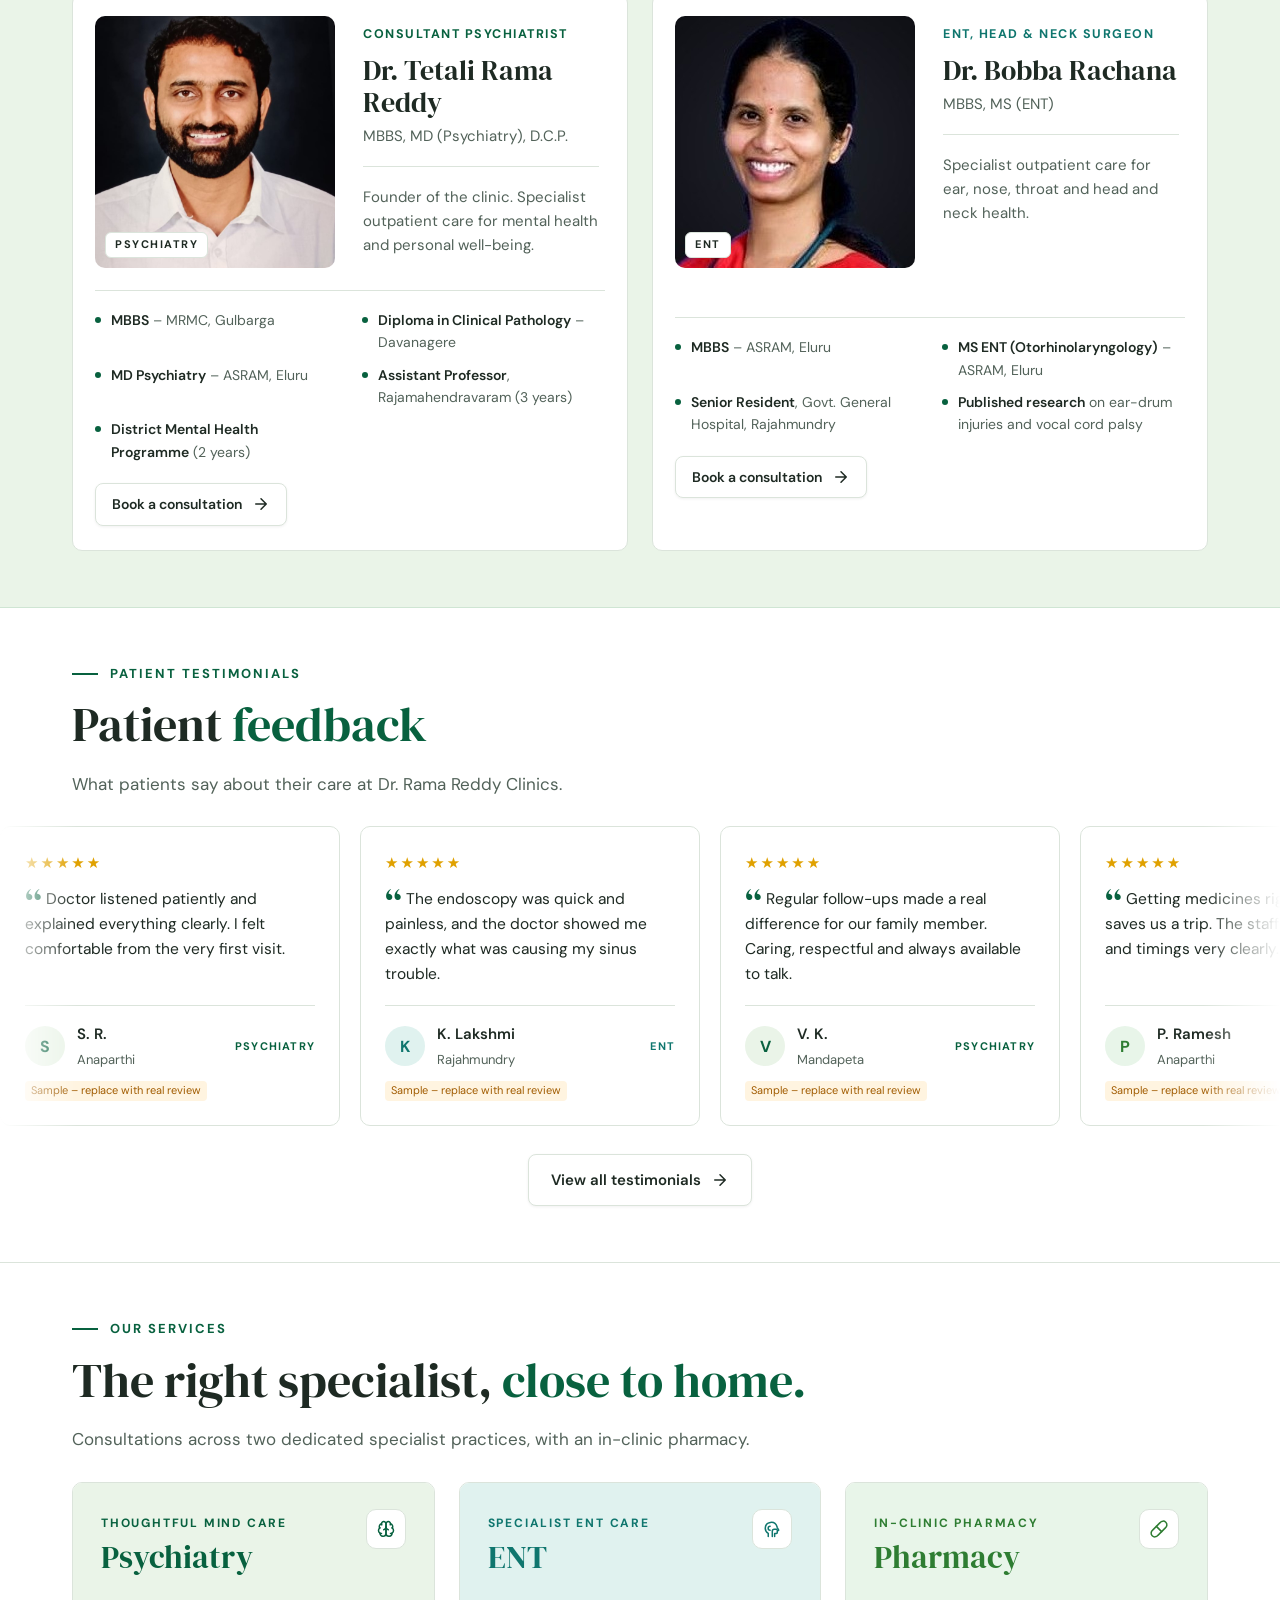
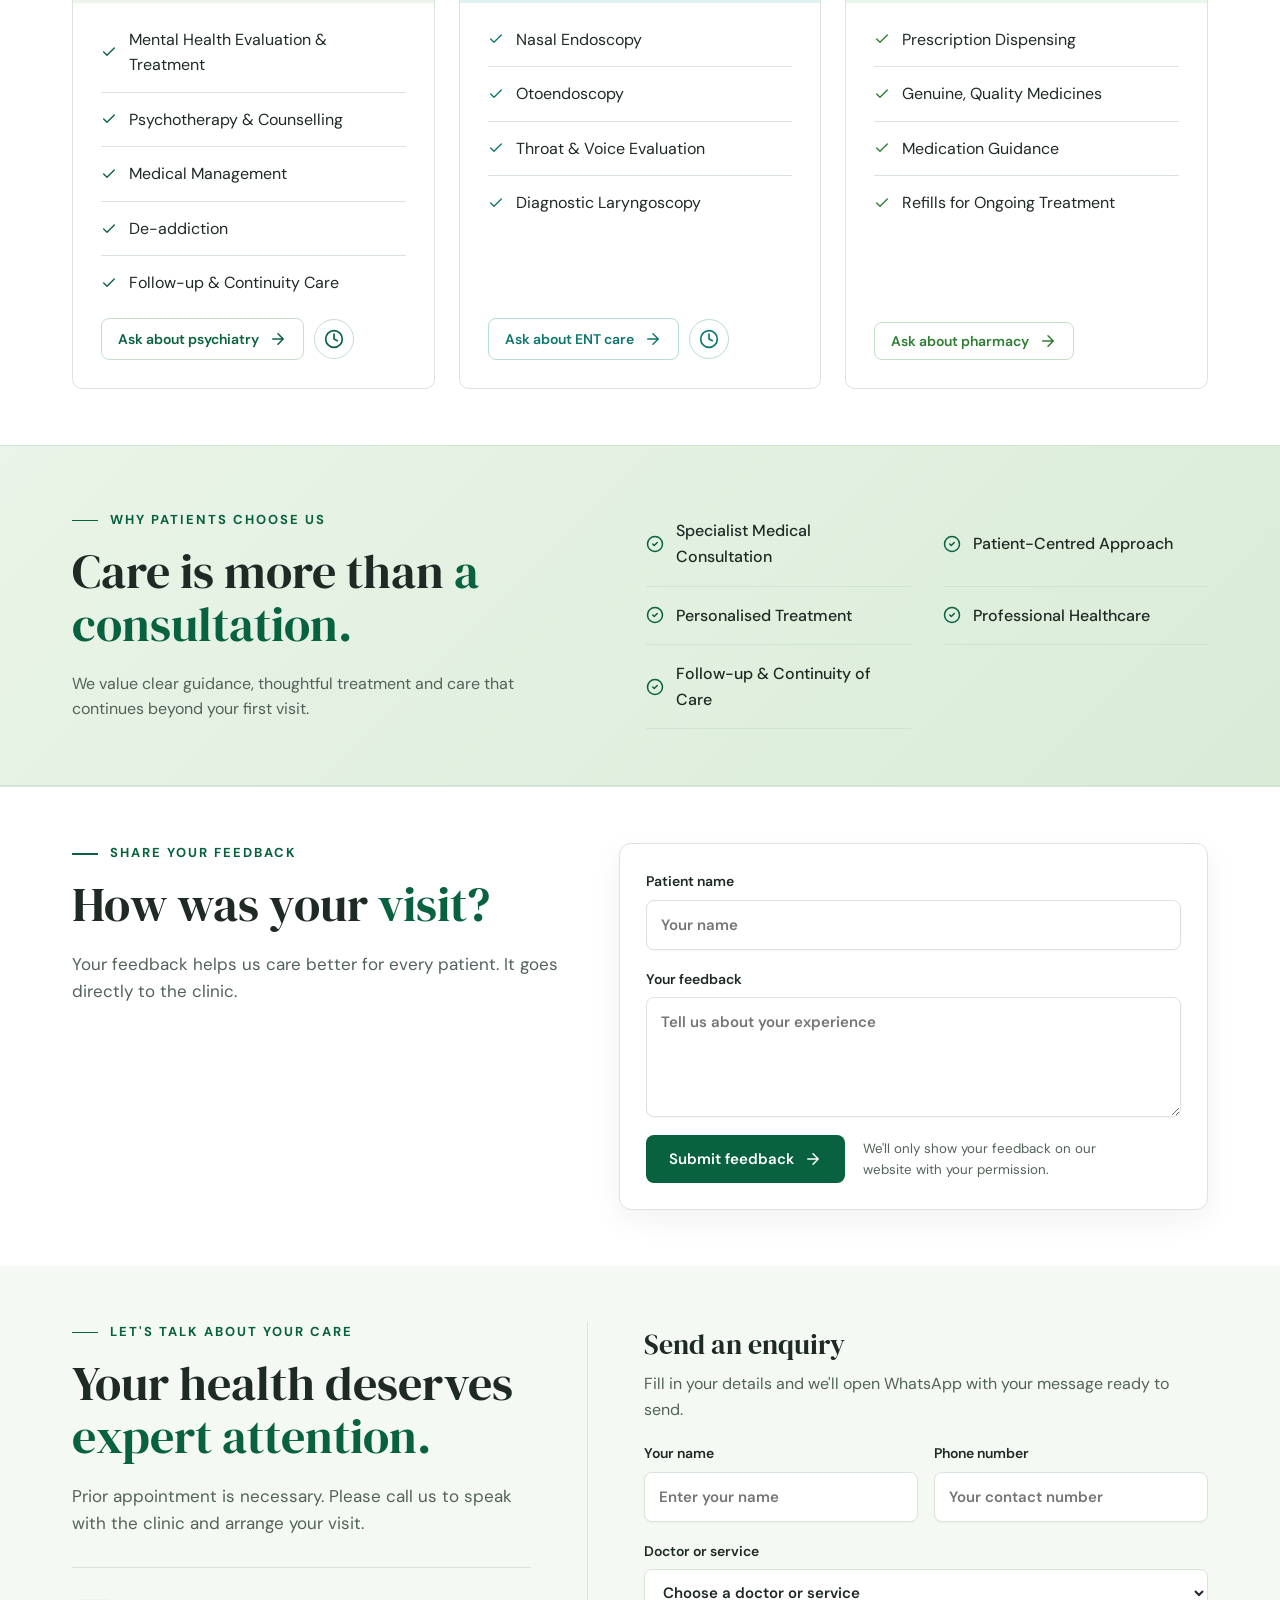
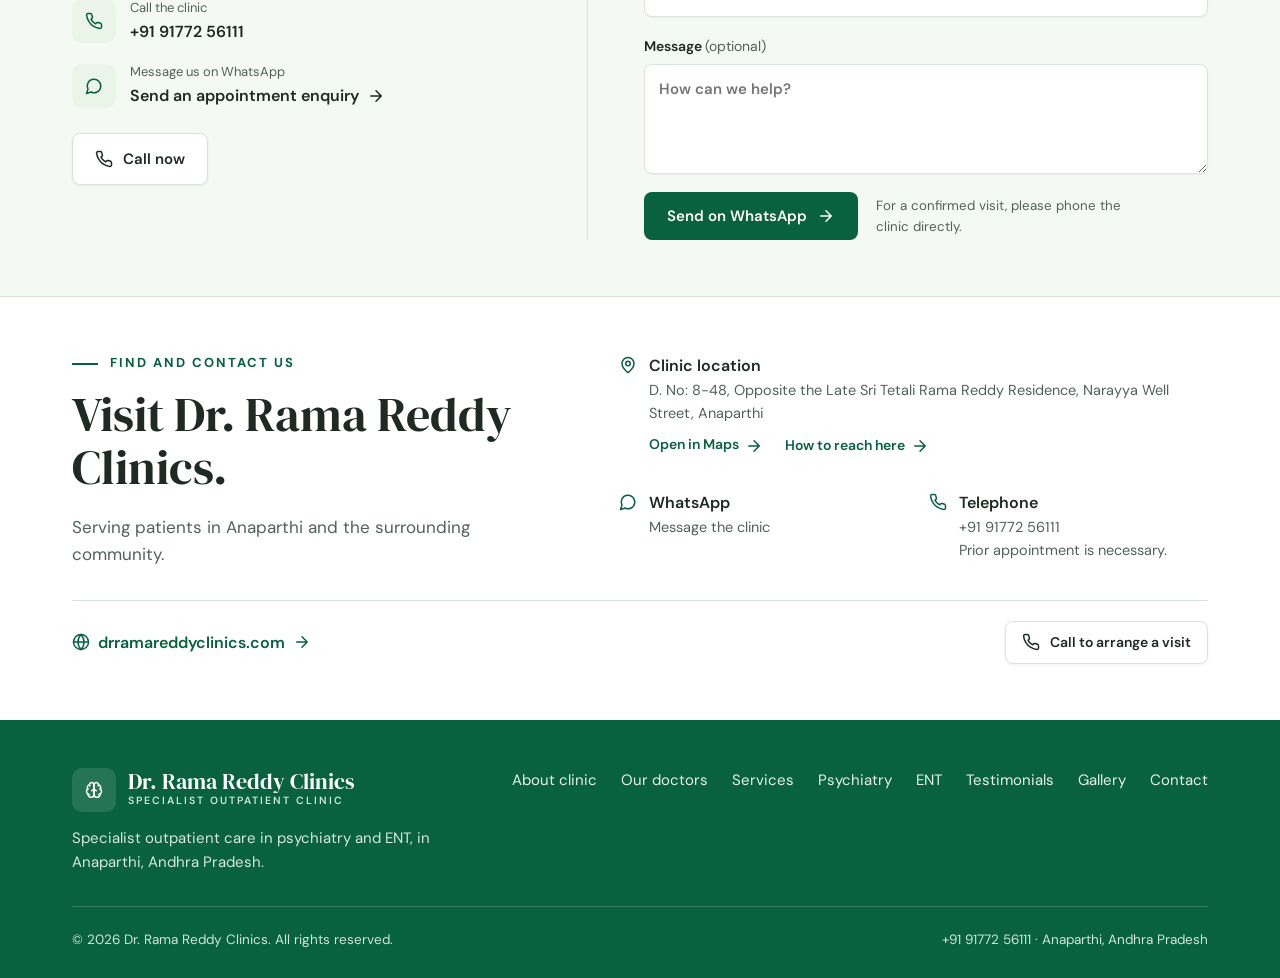
==== commit ee45f417: "Remove patient videos section from testimonials page Co-Authored-By: Claude Opus 5.5 <noreply@anthro" ====
--- a/index.html
+++ b/index.html
@@ -5,10 +5,14 @@
 <meta name="viewport" content="width=device-width, initial-scale=1">
 <title>Dr. Rama Reddy Clinics | Specialist Outpatient Care in Anaparthi</title>
 <meta name="description" content="Dr. Rama Reddy Clinics, Anaparthi – specialist outpatient psychiatry and ENT care by Dr. Tetali Rama Reddy and Dr. Bobba Rachana. Call 91772 56111.">
+<link rel="icon" href="favicon.svg?v=4" type="image/svg+xml">
+<link rel="icon" href="favicon-32.png?v=4" type="image/png" sizes="32x32">
+<link rel="apple-touch-icon" href="apple-touch-icon.png?v=4">
+<meta name="theme-color" content="#08613f">
 <link rel="preconnect" href="https://fonts.googleapis.com">
 <link rel="preconnect" href="https://fonts.gstatic.com" crossorigin>
 <link href="https://fonts.googleapis.com/css2?family=DM+Sans:wght@400;500;600;700&family=DM+Serif+Display:ital@0;1&display=swap" rel="stylesheet">
-<link rel="stylesheet" href="styles.css">
+<link rel="stylesheet" href="styles.css?v=4">
 </head>
 <body>
 
@@ -176,7 +180,7 @@
     <div class="t-track"></div>
   </div>
   <div class="wrap t-more">
-    <a href="testimonials.html" class="btn btn-light">View all testimonials &amp; patient videos<svg class="icon"><use href="#i-right"/></svg></a>
+    <a href="testimonials.html" class="btn btn-light">View all testimonials<svg class="icon"><use href="#i-right"/></svg></a>
   </div>
 </section>
 
@@ -399,8 +403,8 @@
   </form>
 </dialog>
 
-<script src="testimonials.js"></script>
-<script src="site.js"></script>
+<script src="testimonials.js?v=4"></script>
+<script src="site.js?v=4"></script>
 <script>
   const form = document.getElementById('enquiry');
   // Links like index.html?doctor=ent#contact (from the Psychiatry / ENT pages) preselect the doctor
